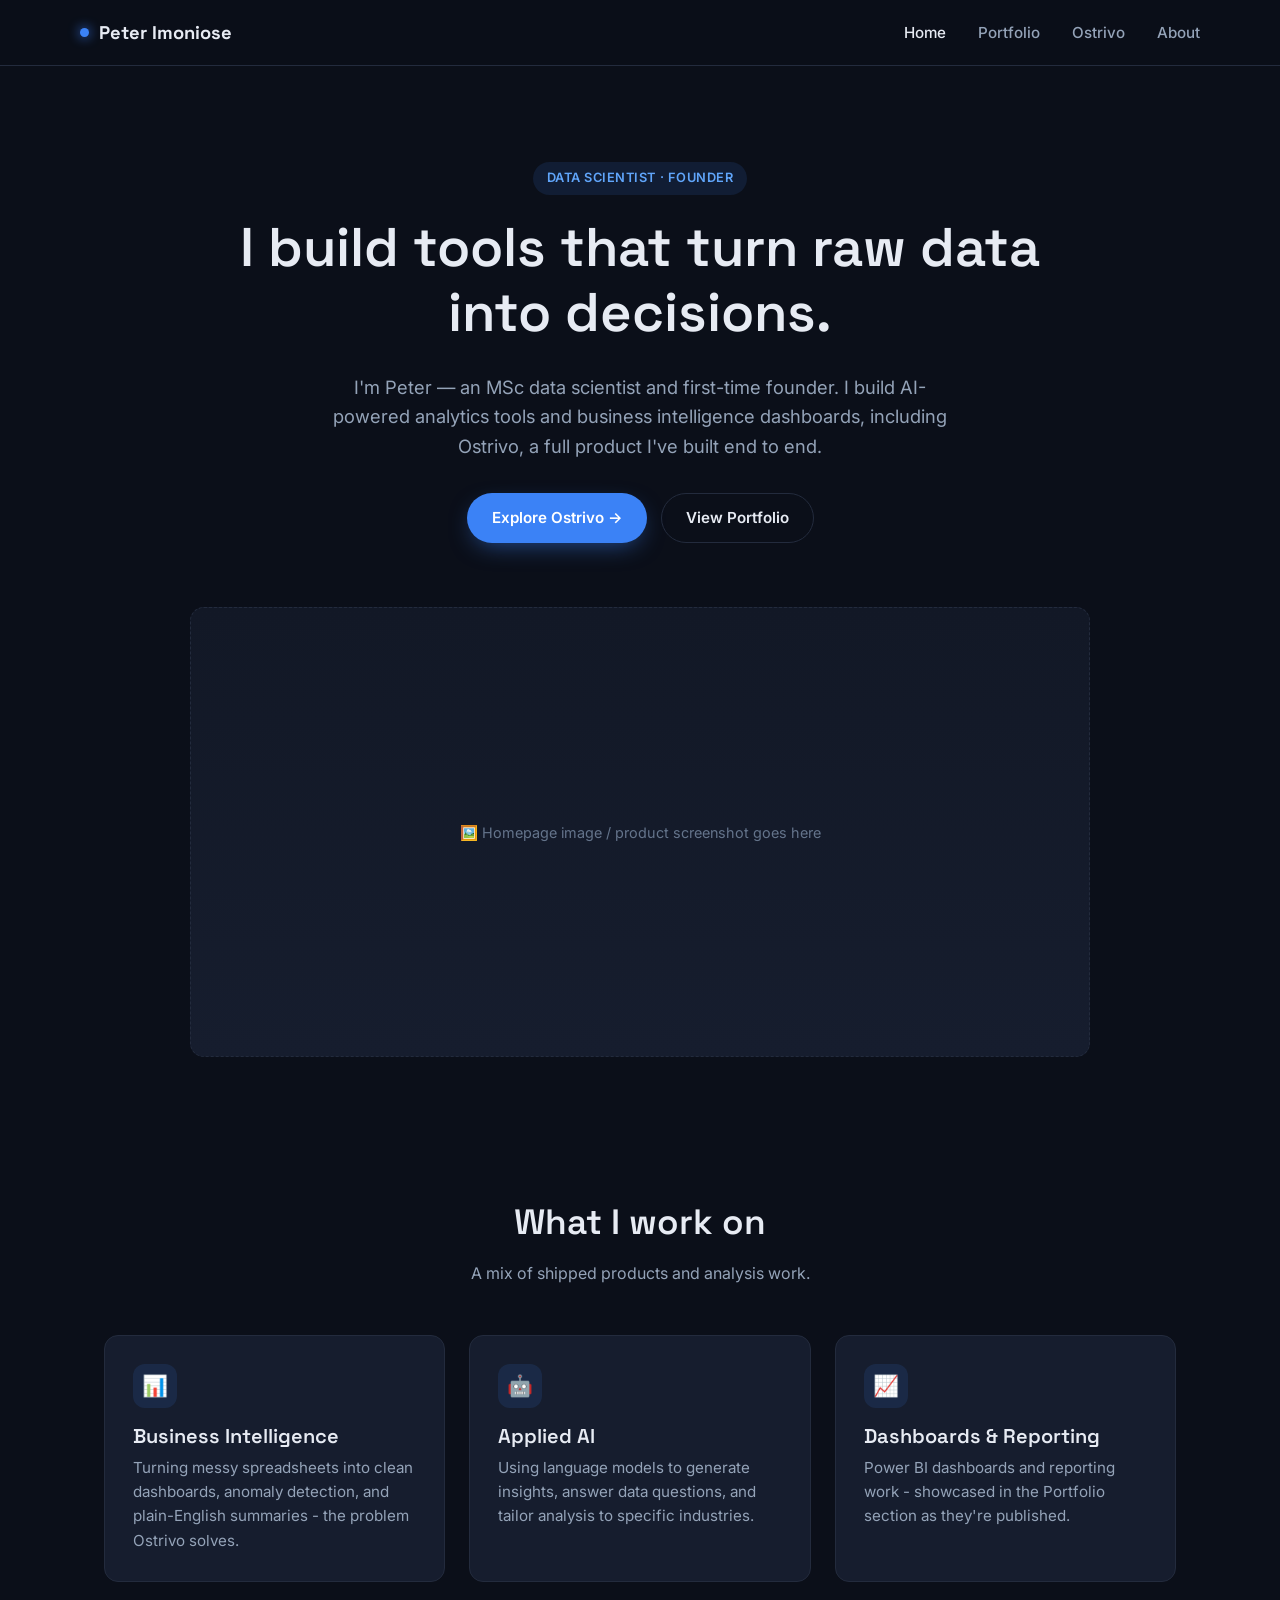
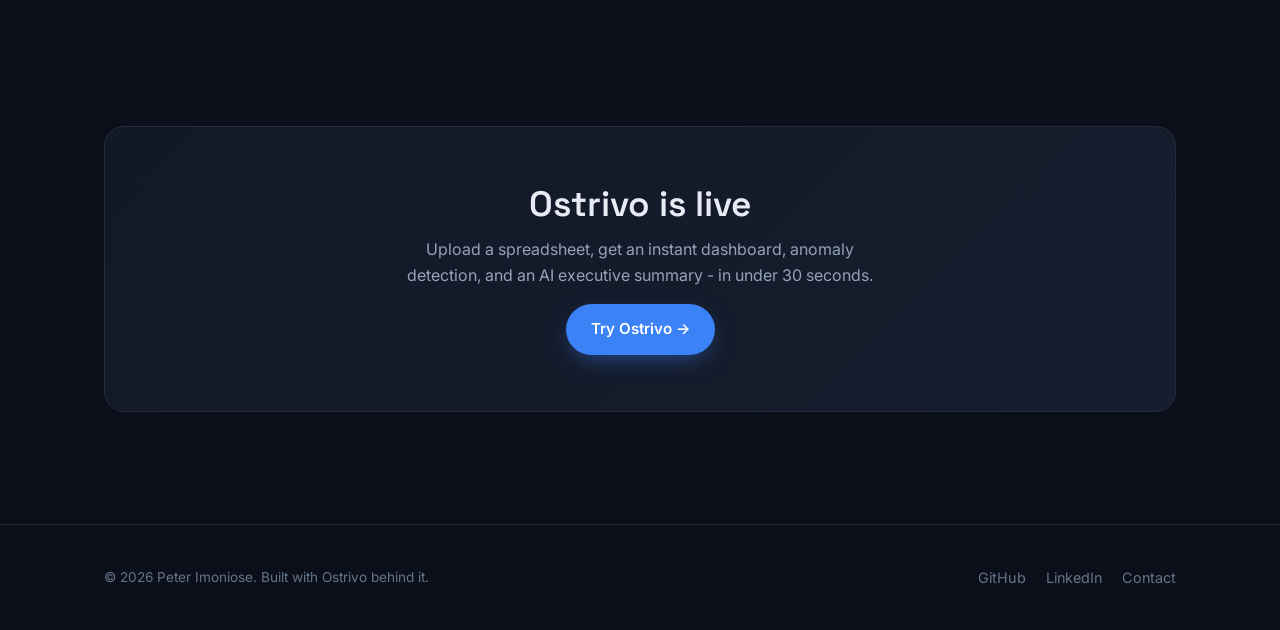
==== index.html @ ce646940 "Initial build: homepage, portfolio, Ostrivo page, about/contact Static HTML/CSS/JS site - no build t" ====
<!DOCTYPE html>
<html lang="en">
<head>
<meta charset="UTF-8">
<meta name="viewport" content="width=device-width, initial-scale=1.0">
<title>Peter Imoniose — Data Scientist & Builder of Ostrivo</title>
<meta name="description" content="Personal site and portfolio of Peter Imoniose - data scientist and creator of Ostrivo, an AI-powered business intelligence tool.">
<link rel="preconnect" href="https://fonts.googleapis.com">
<link href="https://fonts.googleapis.com/css2?family=Inter:wght@400;500;600;700&family=Space+Grotesk:wght@500;600;700&display=swap" rel="stylesheet">
<link rel="stylesheet" href="css/style.css">
</head>
<body>

<header class="site-header">
    <div class="container nav">
        <a href="index.html" class="nav-brand"><span class="dot"></span>Peter Imoniose</a>
        <button class="nav-toggle" aria-label="Toggle menu">☰</button>
        <ul class="nav-links">
            <li><a href="index.html">Home</a></li>
            <li><a href="portfolio.html">Portfolio</a></li>
            <li><a href="ostrivo.html">Ostrivo</a></li>
            <li><a href="about.html">About</a></li>
        </ul>
    </div>
</header>

<main>
    <section class="hero">
        <div class="container">
            <span class="eyebrow">Data Scientist · Founder</span>
            <h1>I build tools that turn raw data<br>into decisions.</h1>
            <p class="lead">
                I'm Peter — an MSc data scientist and first-time founder. I build AI-powered
                analytics tools and business intelligence dashboards, including Ostrivo,
                a full product I've built end to end.
            </p>
            <div class="hero-actions">
                <a href="ostrivo.html" class="btn btn-primary">Explore Ostrivo →</a>
                <a href="portfolio.html" class="btn btn-secondary">View Portfolio</a>
            </div>
            <div class="hero-image-slot">
                <span>🖼️ Homepage image / product screenshot goes here</span>
            </div>
        </div>
    </section>

    <section>
        <div class="container">
            <div class="section-head">
                <h2>What I work on</h2>
                <p>A mix of shipped products and analysis work.</p>
            </div>
            <div class="grid">
                <div class="card">
                    <div class="card-icon">📊</div>
                    <h3>Business Intelligence</h3>
                    <p>Turning messy spreadsheets into clean dashboards, anomaly detection, and plain-English summaries - the problem Ostrivo solves.</p>
                </div>
                <div class="card">
                    <div class="card-icon">🤖</div>
                    <h3>Applied AI</h3>
                    <p>Using language models to generate insights, answer data questions, and tailor analysis to specific industries.</p>
                </div>
                <div class="card">
                    <div class="card-icon">📈</div>
                    <h3>Dashboards & Reporting</h3>
                    <p>Power BI dashboards and reporting work - showcased in the Portfolio section as they're published.</p>
                </div>
            </div>
        </div>
    </section>

    <section>
        <div class="container">
            <div class="cta-banner">
                <h2>Ostrivo is live</h2>
                <p>Upload a spreadsheet, get an instant dashboard, anomaly detection, and an AI executive summary - in under 30 seconds.</p>
                <a href="ostrivo.html" class="btn btn-primary">Try Ostrivo →</a>
            </div>
        </div>
    </section>
</main>

<footer class="site-footer">
    <div class="container footer-row">
        <span class="footer-note">© 2026 Peter Imoniose. Built with Ostrivo behind it.</span>
        <ul class="footer-links">
            <li><a href="https://github.com/PeterImoniose" target="_blank" rel="noopener">GitHub</a></li>
            <li><a href="https://www.linkedin.com/in/avwerosuo-imoniose-bbb3b915a" target="_blank" rel="noopener">LinkedIn</a></li>
            <li><a href="about.html">Contact</a></li>
        </ul>
    </div>
</footer>

<script src="js/main.js"></script>
</body>
</html>
---- css/style.css ----
/* ── Design tokens ──────────────────────────────────────────────────────── */
:root {
    --bg: #0b0f19;
    --bg-elevated: #121826;
    --bg-card: #161d2e;
    --border: #232b3d;
    --text: #e7ebf3;
    --text-muted: #94a3b8;
    --text-faint: #64748b;
    --accent: #3b82f6;
    --accent-bright: #60a5fa;
    --accent-soft: rgba(59, 130, 246, 0.12);
    --success: #22c55e;
    --font-heading: 'Space Grotesk', sans-serif;
    --font-body: 'Inter', sans-serif;
    --max-width: 1120px;
    --radius: 14px;
}

* { box-sizing: border-box; }

html { scroll-behavior: smooth; }

body {
    margin: 0;
    background: var(--bg);
    color: var(--text);
    font-family: var(--font-body);
    line-height: 1.6;
    -webkit-font-smoothing: antialiased;
}

h1, h2, h3, h4 {
    font-family: var(--font-heading);
    font-weight: 600;
    line-height: 1.2;
    margin: 0 0 0.5em;
}

h1 { font-size: clamp(2.2rem, 5vw, 3.4rem); }
h2 { font-size: clamp(1.6rem, 3vw, 2.2rem); }
h3 { font-size: 1.25rem; }

p { color: var(--text-muted); margin: 0 0 1em; }

a { color: var(--accent-bright); text-decoration: none; }
a:hover { text-decoration: underline; }

img { max-width: 100%; display: block; }

.container {
    max-width: var(--max-width);
    margin: 0 auto;
    padding: 0 24px;
}

/* ── Nav ─────────────────────────────────────────────────────────────────── */
.site-header {
    position: sticky;
    top: 0;
    z-index: 100;
    background: rgba(11, 15, 25, 0.85);
    backdrop-filter: blur(10px);
    border-bottom: 1px solid var(--border);
}

.nav {
    display: flex;
    align-items: center;
    justify-content: space-between;
    padding: 18px 0;
}

.nav-brand {
    display: flex;
    align-items: center;
    gap: 10px;
    font-family: var(--font-heading);
    font-weight: 700;
    font-size: 1.15rem;
    color: var(--text);
}

.nav-brand:hover { text-decoration: none; color: var(--text); }

.nav-brand .dot {
    width: 9px;
    height: 9px;
    border-radius: 50%;
    background: var(--accent);
    box-shadow: 0 0 12px var(--accent);
}

.nav-links {
    display: flex;
    gap: 32px;
    list-style: none;
    margin: 0;
    padding: 0;
}

.nav-links a {
    color: var(--text-muted);
    font-weight: 500;
    font-size: 0.95rem;
    transition: color 0.15s ease;
}

.nav-links a:hover,
.nav-links a.active {
    color: var(--text);
    text-decoration: none;
}

.nav-toggle {
    display: none;
    background: none;
    border: none;
    color: var(--text);
    font-size: 1.6rem;
    cursor: pointer;
}

@media (max-width: 720px) {
    .nav-toggle { display: block; }
    .nav-links {
        position: absolute;
        top: 100%;
        left: 0;
        right: 0;
        flex-direction: column;
        gap: 0;
        background: var(--bg-elevated);
        border-bottom: 1px solid var(--border);
        max-height: 0;
        overflow: hidden;
        transition: max-height 0.25s ease;
    }
    .nav-links.open { max-height: 320px; }
    .nav-links li { border-top: 1px solid var(--border); }
    .nav-links a { display: block; padding: 16px 24px; }
}

/* ── Buttons ─────────────────────────────────────────────────────────────── */
.btn {
    display: inline-flex;
    align-items: center;
    gap: 8px;
    padding: 12px 24px;
    border-radius: 999px;
    font-weight: 600;
    font-size: 0.95rem;
    cursor: pointer;
    border: 1px solid transparent;
    transition: transform 0.15s ease, box-shadow 0.15s ease;
}

.btn:hover { text-decoration: none; transform: translateY(-1px); }

.btn-primary {
    background: var(--accent);
    color: #fff;
    box-shadow: 0 8px 24px -8px rgba(59, 130, 246, 0.6);
}

.btn-primary:hover { background: var(--accent-bright); }

.btn-secondary {
    background: transparent;
    border-color: var(--border);
    color: var(--text);
}

.btn-secondary:hover { border-color: var(--accent); color: var(--accent-bright); }

/* ── Hero ────────────────────────────────────────────────────────────────── */
.hero {
    padding: 96px 0 72px;
    text-align: center;
}

.eyebrow {
    display: inline-block;
    padding: 6px 14px;
    border-radius: 999px;
    background: var(--accent-soft);
    color: var(--accent-bright);
    font-size: 0.8rem;
    font-weight: 600;
    letter-spacing: 0.04em;
    text-transform: uppercase;
    margin-bottom: 20px;
}

.hero p.lead {
    max-width: 620px;
    margin: 0 auto 32px;
    font-size: 1.15rem;
}

.hero-actions {
    display: flex;
    gap: 14px;
    justify-content: center;
    flex-wrap: wrap;
}

.hero-image-slot {
    margin-top: 64px;
    aspect-ratio: 16 / 8;
    max-width: 900px;
    margin-left: auto;
    margin-right: auto;
    border-radius: var(--radius);
    border: 1px dashed var(--border);
    background: linear-gradient(180deg, var(--bg-elevated), var(--bg-card));
    display: flex;
    align-items: center;
    justify-content: center;
    color: var(--text-faint);
    font-size: 0.9rem;
    gap: 8px;
}

/* ── Sections ────────────────────────────────────────────────────────────── */
section { padding: 72px 0; }

.section-head {
    text-align: center;
    max-width: 640px;
    margin: 0 auto 48px;
}

.section-head p { margin-bottom: 0; }

/* ── Cards grid ──────────────────────────────────────────────────────────── */
.grid {
    display: grid;
    grid-template-columns: repeat(auto-fit, minmax(280px, 1fr));
    gap: 24px;
}

.card {
    background: var(--bg-card);
    border: 1px solid var(--border);
    border-radius: var(--radius);
    padding: 28px;
    transition: border-color 0.15s ease, transform 0.15s ease;
}

.card:hover {
    border-color: var(--accent);
    transform: translateY(-3px);
}

.card-icon {
    width: 44px;
    height: 44px;
    border-radius: 12px;
    background: var(--accent-soft);
    display: flex;
    align-items: center;
    justify-content: center;
    font-size: 1.3rem;
    margin-bottom: 16px;
}

.card h3 { margin-bottom: 8px; }
.card p { margin-bottom: 0; font-size: 0.95rem; }

/* ── Portfolio image slot ────────────────────────────────────────────────── */
.image-slot {
    aspect-ratio: 16 / 10;
    border-radius: var(--radius) var(--radius) 0 0;
    border: 1px dashed var(--border);
    border-bottom: none;
    background: linear-gradient(160deg, var(--bg-elevated), var(--bg-card));
    display: flex;
    flex-direction: column;
    align-items: center;
    justify-content: center;
    color: var(--text-faint);
    font-size: 0.85rem;
    gap: 6px;
    margin: -28px -28px 20px;
}

.image-slot .icon { font-size: 1.8rem; opacity: 0.6; }

/* ── Tag / badge ─────────────────────────────────────────────────────────── */
.tag {
    display: inline-block;
    padding: 4px 10px;
    border-radius: 6px;
    background: var(--accent-soft);
    color: var(--accent-bright);
    font-size: 0.75rem;
    font-weight: 600;
    margin-bottom: 12px;
}

.tag.tag-muted {
    background: var(--bg-elevated);
    color: var(--text-faint);
}

/* ── Filter tabs (portfolio page) ───────────────────────────────────────── */
.filter-bar {
    display: flex;
    gap: 10px;
    justify-content: center;
    flex-wrap: wrap;
    margin-bottom: 40px;
}

.filter-btn {
    padding: 8px 18px;
    border-radius: 999px;
    border: 1px solid var(--border);
    background: transparent;
    color: var(--text-muted);
    font-size: 0.9rem;
    font-weight: 500;
    cursor: pointer;
    transition: all 0.15s ease;
}

.filter-btn:hover { border-color: var(--accent); color: var(--text); }

.filter-btn.active {
    background: var(--accent);
    border-color: var(--accent);
    color: #fff;
}

.empty-state {
    text-align: center;
    color: var(--text-faint);
    padding: 48px 0;
}

/* ── Stats row ───────────────────────────────────────────────────────────── */
.stats-row {
    display: grid;
    grid-template-columns: repeat(auto-fit, minmax(160px, 1fr));
    gap: 24px;
    text-align: center;
}

.stat-value {
    font-family: var(--font-heading);
    font-size: 2.2rem;
    font-weight: 700;
    color: var(--accent-bright);
}

.stat-label { color: var(--text-faint); font-size: 0.9rem; }

/* ── Two-column layout ───────────────────────────────────────────────────── */
.split {
    display: grid;
    grid-template-columns: 1.1fr 0.9fr;
    gap: 56px;
    align-items: center;
}

@media (max-width: 800px) {
    .split { grid-template-columns: 1fr; gap: 32px; }
}

/* ── Contact / about specifics ───────────────────────────────────────────── */
.avatar-slot {
    width: 220px;
    height: 220px;
    border-radius: 50%;
    border: 1px dashed var(--border);
    background: linear-gradient(160deg, var(--bg-elevated), var(--bg-card));
    display: flex;
    align-items: center;
    justify-content: center;
    color: var(--text-faint);
    font-size: 0.85rem;
    flex-direction: column;
    gap: 6px;
    margin: 0 auto;
}

.contact-list {
    list-style: none;
    padding: 0;
    margin: 0;
    display: flex;
    flex-direction: column;
    gap: 14px;
}

.contact-list li {
    display: flex;
    align-items: center;
    gap: 12px;
    padding: 14px 18px;
    background: var(--bg-card);
    border: 1px solid var(--border);
    border-radius: 12px;
}

.contact-list .contact-icon {
    width: 36px;
    height: 36px;
    border-radius: 10px;
    background: var(--accent-soft);
    display: flex;
    align-items: center;
    justify-content: center;
    flex-shrink: 0;
}

.contact-list a { color: var(--text); font-weight: 500; }

/* ── CTA banner ──────────────────────────────────────────────────────────── */
.cta-banner {
    background: linear-gradient(135deg, var(--bg-elevated), var(--bg-card));
    border: 1px solid var(--border);
    border-radius: 20px;
    padding: 56px 40px;
    text-align: center;
}

.cta-banner h2 { margin-bottom: 12px; }
.cta-banner p { max-width: 480px; margin-left: auto; margin-right: auto; }

/* ── Footer ──────────────────────────────────────────────────────────────── */
.site-footer {
    border-top: 1px solid var(--border);
    padding: 40px 0;
    margin-top: 40px;
}

.footer-row {
    display: flex;
    justify-content: space-between;
    align-items: center;
    flex-wrap: wrap;
    gap: 16px;
}

.footer-links {
    display: flex;
    gap: 20px;
    list-style: none;
    padding: 0;
    margin: 0;
}

.footer-links a { color: var(--text-faint); font-size: 0.9rem; }
.footer-links a:hover { color: var(--text); }

.footer-note { color: var(--text-faint); font-size: 0.85rem; }

/* ── Utility ─────────────────────────────────────────────────────────────── */
.text-center { text-align: center; }
.mt-0 { margin-top: 0; }
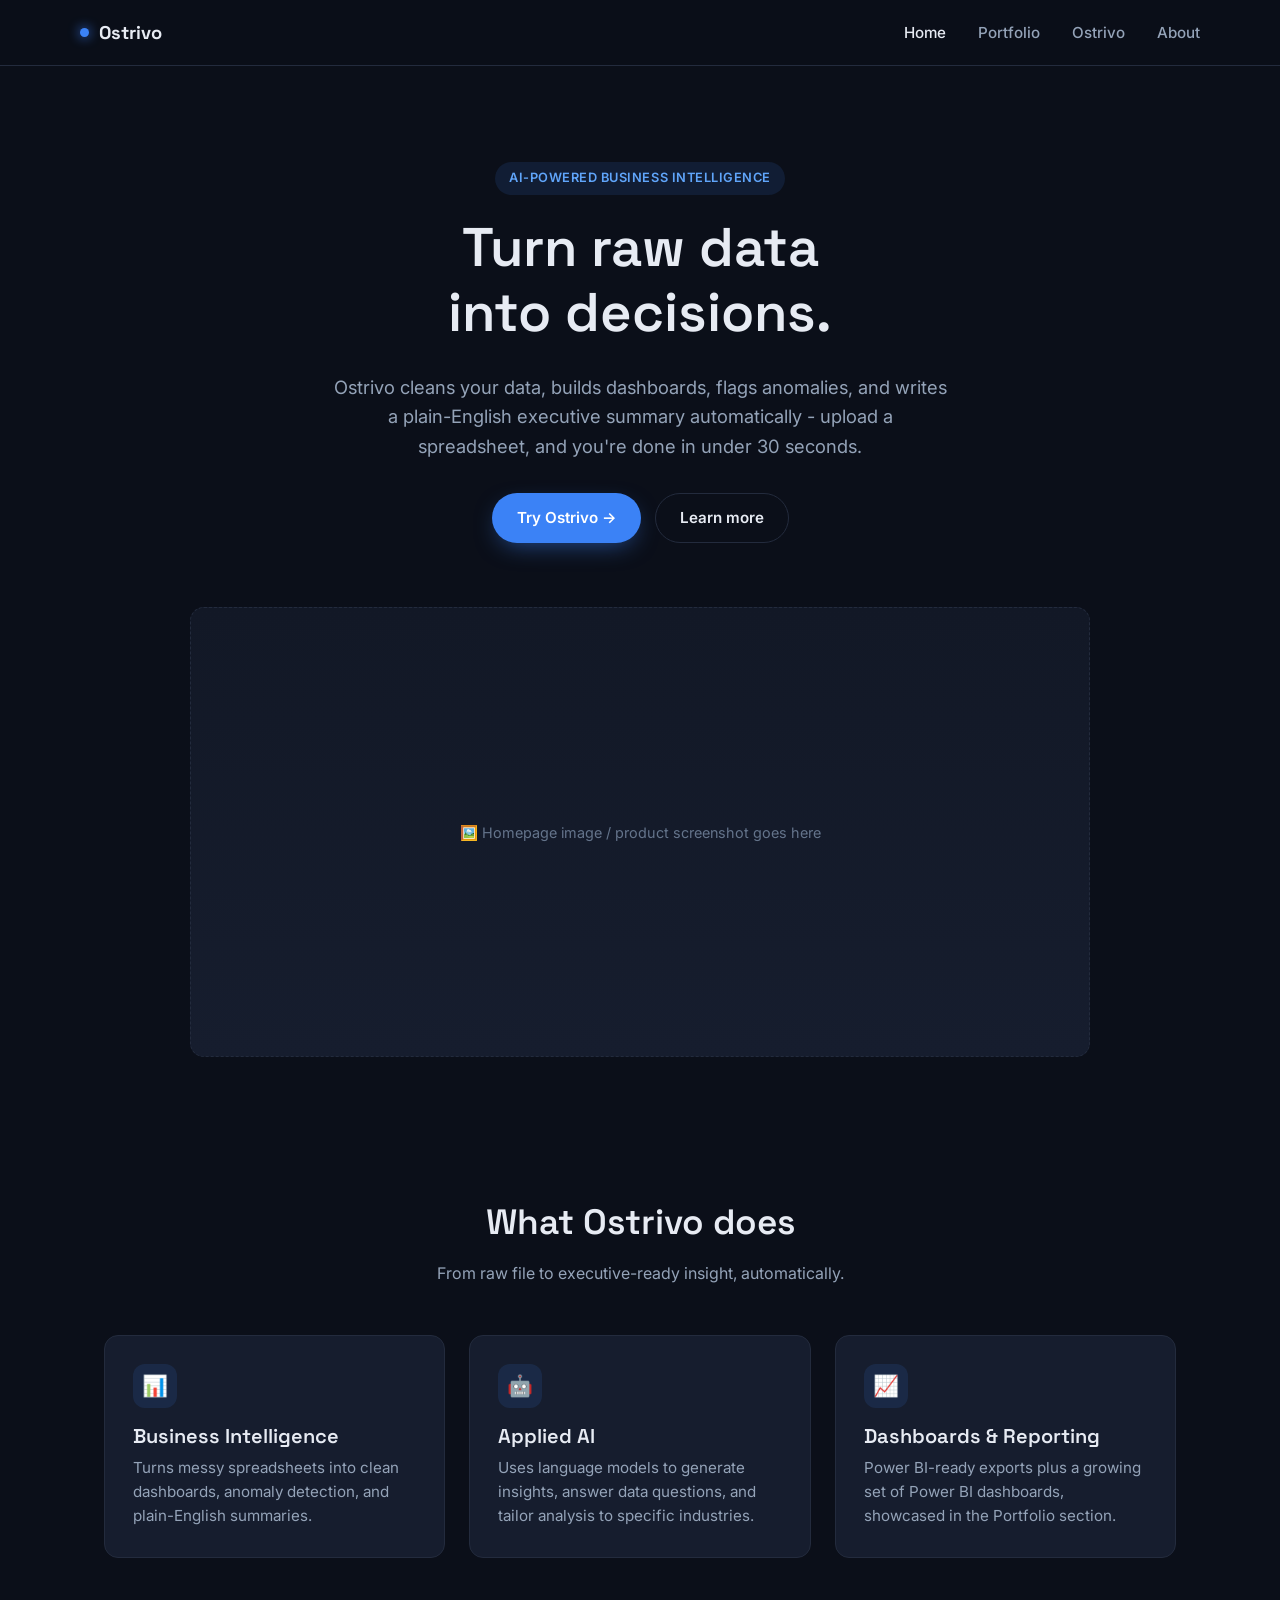
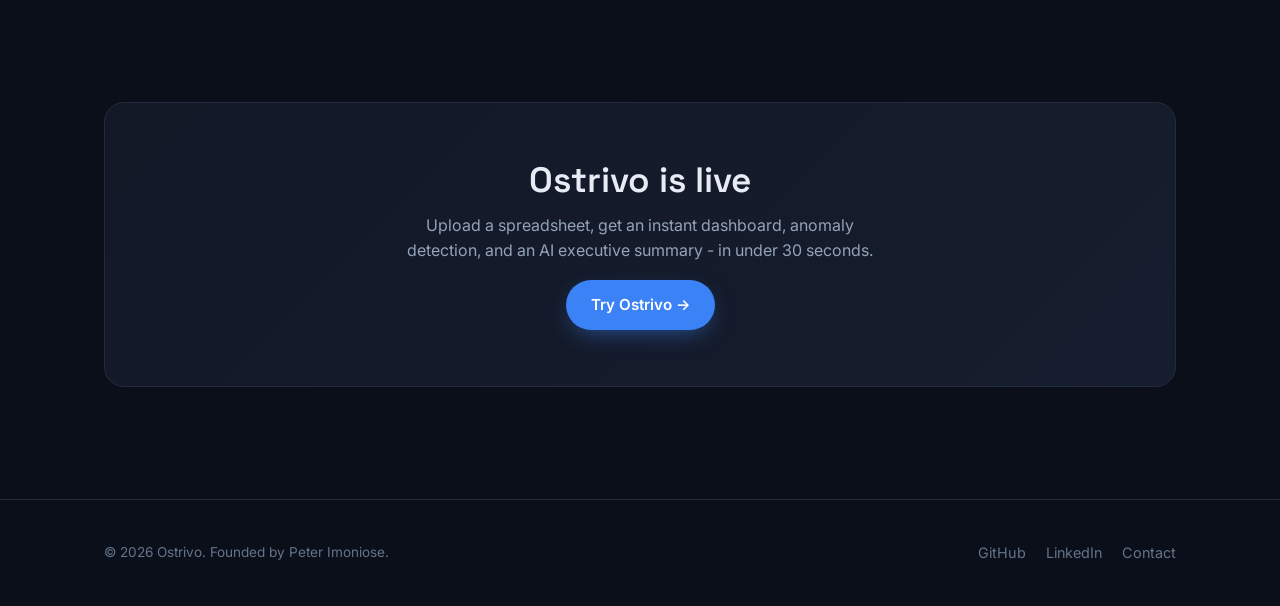
==== commit c770e1a4: "Rebrand: lead with Ostrivo, not Peter, across the site Nav brand, page titles, and the homepage hero" ====
--- a/index.html
+++ b/index.html
@@ -3,8 +3,8 @@
 <head>
 <meta charset="UTF-8">
 <meta name="viewport" content="width=device-width, initial-scale=1.0">
-<title>Peter Imoniose — Data Scientist & Builder of Ostrivo</title>
-<meta name="description" content="Personal site and portfolio of Peter Imoniose - data scientist and creator of Ostrivo, an AI-powered business intelligence tool.">
+<title>Ostrivo — AI-Powered Business Intelligence</title>
+<meta name="description" content="Ostrivo turns raw spreadsheets into instant dashboards, anomaly detection, and plain-English executive summaries - powered by AI.">
 <link rel="preconnect" href="https://fonts.googleapis.com">
 <link href="https://fonts.googleapis.com/css2?family=Inter:wght@400;500;600;700&family=Space+Grotesk:wght@500;600;700&display=swap" rel="stylesheet">
 <link rel="stylesheet" href="css/style.css">
@@ -13,7 +13,7 @@
 
 <header class="site-header">
     <div class="container nav">
-        <a href="index.html" class="nav-brand"><span class="dot"></span>Peter Imoniose</a>
+        <a href="index.html" class="nav-brand"><span class="dot"></span>Ostrivo</a>
         <button class="nav-toggle" aria-label="Toggle menu">☰</button>
         <ul class="nav-links">
             <li><a href="index.html">Home</a></li>
@@ -27,16 +27,16 @@
 <main>
     <section class="hero">
         <div class="container">
-            <span class="eyebrow">Data Scientist · Founder</span>
-            <h1>I build tools that turn raw data<br>into decisions.</h1>
+            <span class="eyebrow">AI-Powered Business Intelligence</span>
+            <h1>Turn raw data<br>into decisions.</h1>
             <p class="lead">
-                I'm Peter — an MSc data scientist and first-time founder. I build AI-powered
-                analytics tools and business intelligence dashboards, including Ostrivo,
-                a full product I've built end to end.
+                Ostrivo cleans your data, builds dashboards, flags anomalies, and writes a
+                plain-English executive summary automatically - upload a spreadsheet, and
+                you're done in under 30 seconds.
             </p>
             <div class="hero-actions">
-                <a href="ostrivo.html" class="btn btn-primary">Explore Ostrivo →</a>
-                <a href="portfolio.html" class="btn btn-secondary">View Portfolio</a>
+                <a href="https://ostrivo-jdcstzn86pqn3chnhbjzf6.streamlit.app/" class="btn btn-primary" target="_blank" rel="noopener">Try Ostrivo →</a>
+                <a href="ostrivo.html" class="btn btn-secondary">Learn more</a>
             </div>
             <div class="hero-image-slot">
                 <span>🖼️ Homepage image / product screenshot goes here</span>
@@ -47,24 +47,24 @@
     <section>
         <div class="container">
             <div class="section-head">
-                <h2>What I work on</h2>
-                <p>A mix of shipped products and analysis work.</p>
+                <h2>What Ostrivo does</h2>
+                <p>From raw file to executive-ready insight, automatically.</p>
             </div>
             <div class="grid">
                 <div class="card">
                     <div class="card-icon">📊</div>
                     <h3>Business Intelligence</h3>
-                    <p>Turning messy spreadsheets into clean dashboards, anomaly detection, and plain-English summaries - the problem Ostrivo solves.</p>
+                    <p>Turns messy spreadsheets into clean dashboards, anomaly detection, and plain-English summaries.</p>
                 </div>
                 <div class="card">
                     <div class="card-icon">🤖</div>
                     <h3>Applied AI</h3>
-                    <p>Using language models to generate insights, answer data questions, and tailor analysis to specific industries.</p>
+                    <p>Uses language models to generate insights, answer data questions, and tailor analysis to specific industries.</p>
                 </div>
                 <div class="card">
                     <div class="card-icon">📈</div>
                     <h3>Dashboards & Reporting</h3>
-                    <p>Power BI dashboards and reporting work - showcased in the Portfolio section as they're published.</p>
+                    <p>Power BI-ready exports plus a growing set of Power BI dashboards, showcased in the Portfolio section.</p>
                 </div>
             </div>
         </div>
@@ -75,7 +75,7 @@
             <div class="cta-banner">
                 <h2>Ostrivo is live</h2>
                 <p>Upload a spreadsheet, get an instant dashboard, anomaly detection, and an AI executive summary - in under 30 seconds.</p>
-                <a href="ostrivo.html" class="btn btn-primary">Try Ostrivo →</a>
+                <a href="https://ostrivo-jdcstzn86pqn3chnhbjzf6.streamlit.app/" class="btn btn-primary" target="_blank" rel="noopener">Try Ostrivo →</a>
             </div>
         </div>
     </section>
@@ -83,7 +83,7 @@
 
 <footer class="site-footer">
     <div class="container footer-row">
-        <span class="footer-note">© 2026 Peter Imoniose. Built with Ostrivo behind it.</span>
+        <span class="footer-note">© 2026 Ostrivo. Founded by Peter Imoniose.</span>
         <ul class="footer-links">
             <li><a href="https://github.com/PeterImoniose" target="_blank" rel="noopener">GitHub</a></li>
             <li><a href="https://www.linkedin.com/in/avwerosuo-imoniose-bbb3b915a" target="_blank" rel="noopener">LinkedIn</a></li>
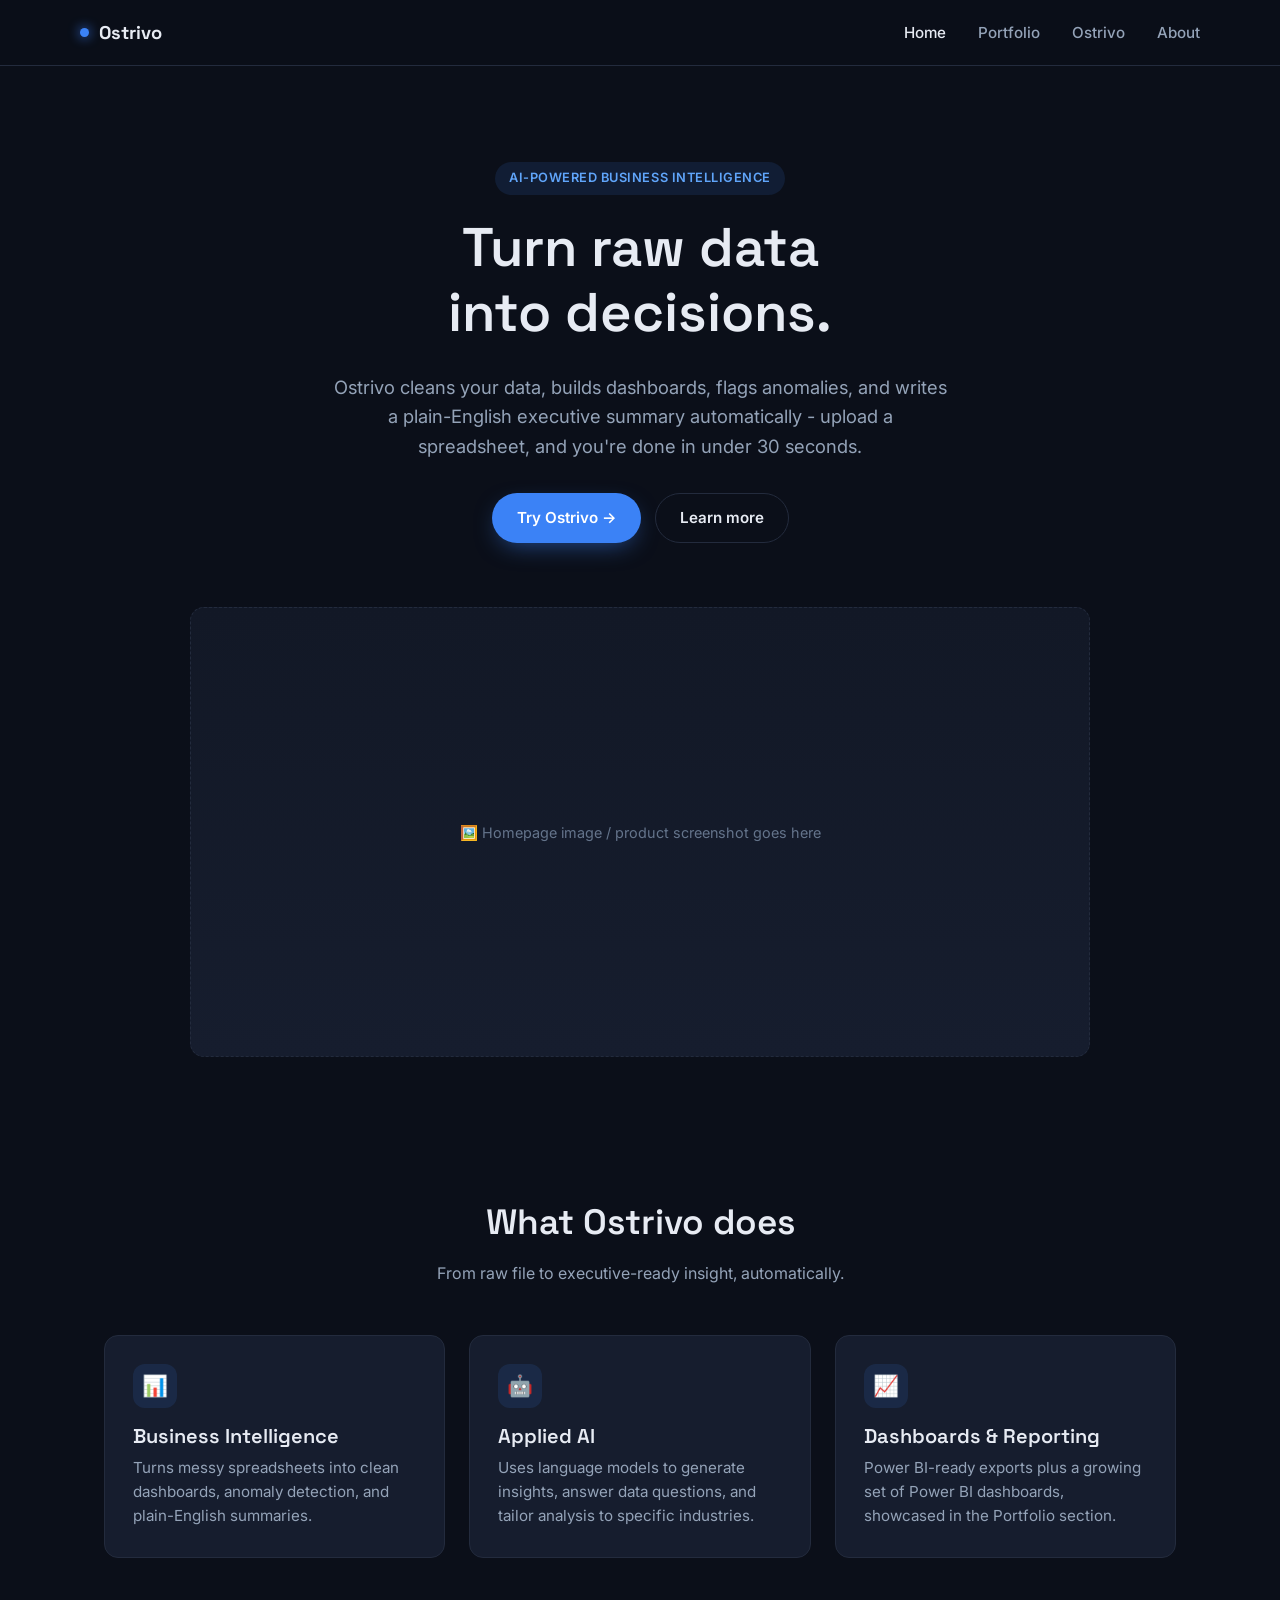
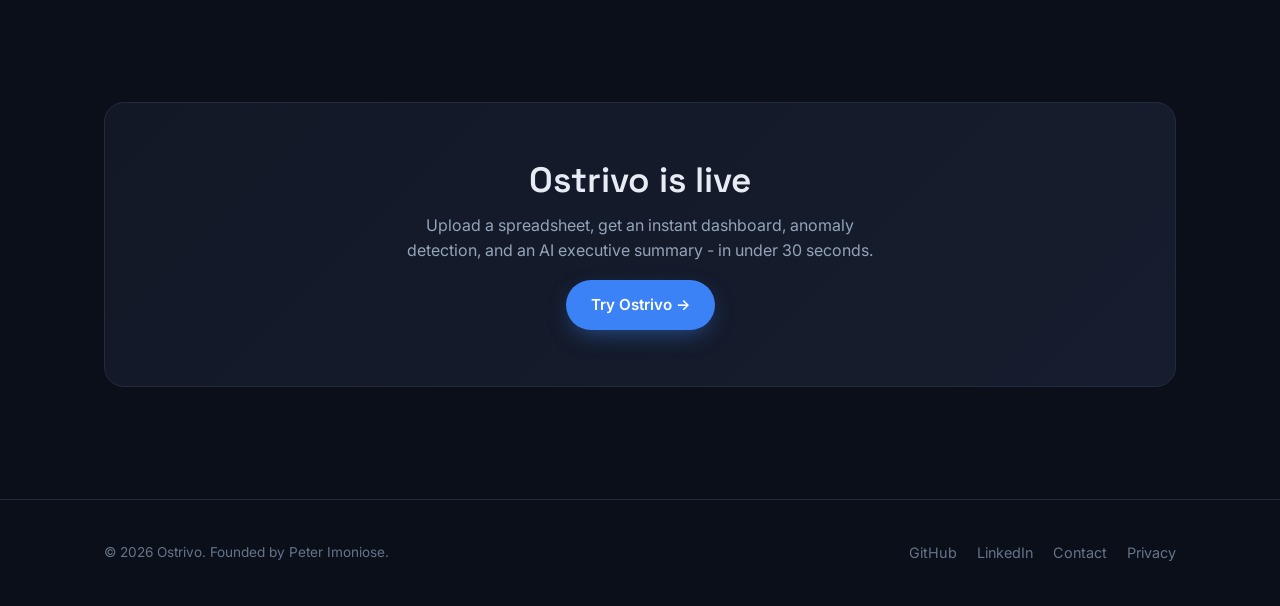
==== commit ba85e603: "Add privacy policy page, fix encoding corruption from earlier edit Adds privacy.html covering what d" ====
--- a/index.html
+++ b/index.html
@@ -3,7 +3,7 @@
 <head>
 <meta charset="UTF-8">
 <meta name="viewport" content="width=device-width, initial-scale=1.0">
-<title>Ostrivo — AI-Powered Business Intelligence</title>
+<title>Ostrivo - AI-Powered Business Intelligence</title>
 <meta name="description" content="Ostrivo turns raw spreadsheets into instant dashboards, anomaly detection, and plain-English executive summaries - powered by AI.">
 <link rel="preconnect" href="https://fonts.googleapis.com">
 <link href="https://fonts.googleapis.com/css2?family=Inter:wght@400;500;600;700&family=Space+Grotesk:wght@500;600;700&display=swap" rel="stylesheet">
@@ -88,6 +88,7 @@
             <li><a href="https://github.com/PeterImoniose" target="_blank" rel="noopener">GitHub</a></li>
             <li><a href="https://www.linkedin.com/in/avwerosuo-imoniose-bbb3b915a" target="_blank" rel="noopener">LinkedIn</a></li>
             <li><a href="about.html">Contact</a></li>
+            <li><a href="privacy.html">Privacy</a></li>
         </ul>
     </div>
 </footer>
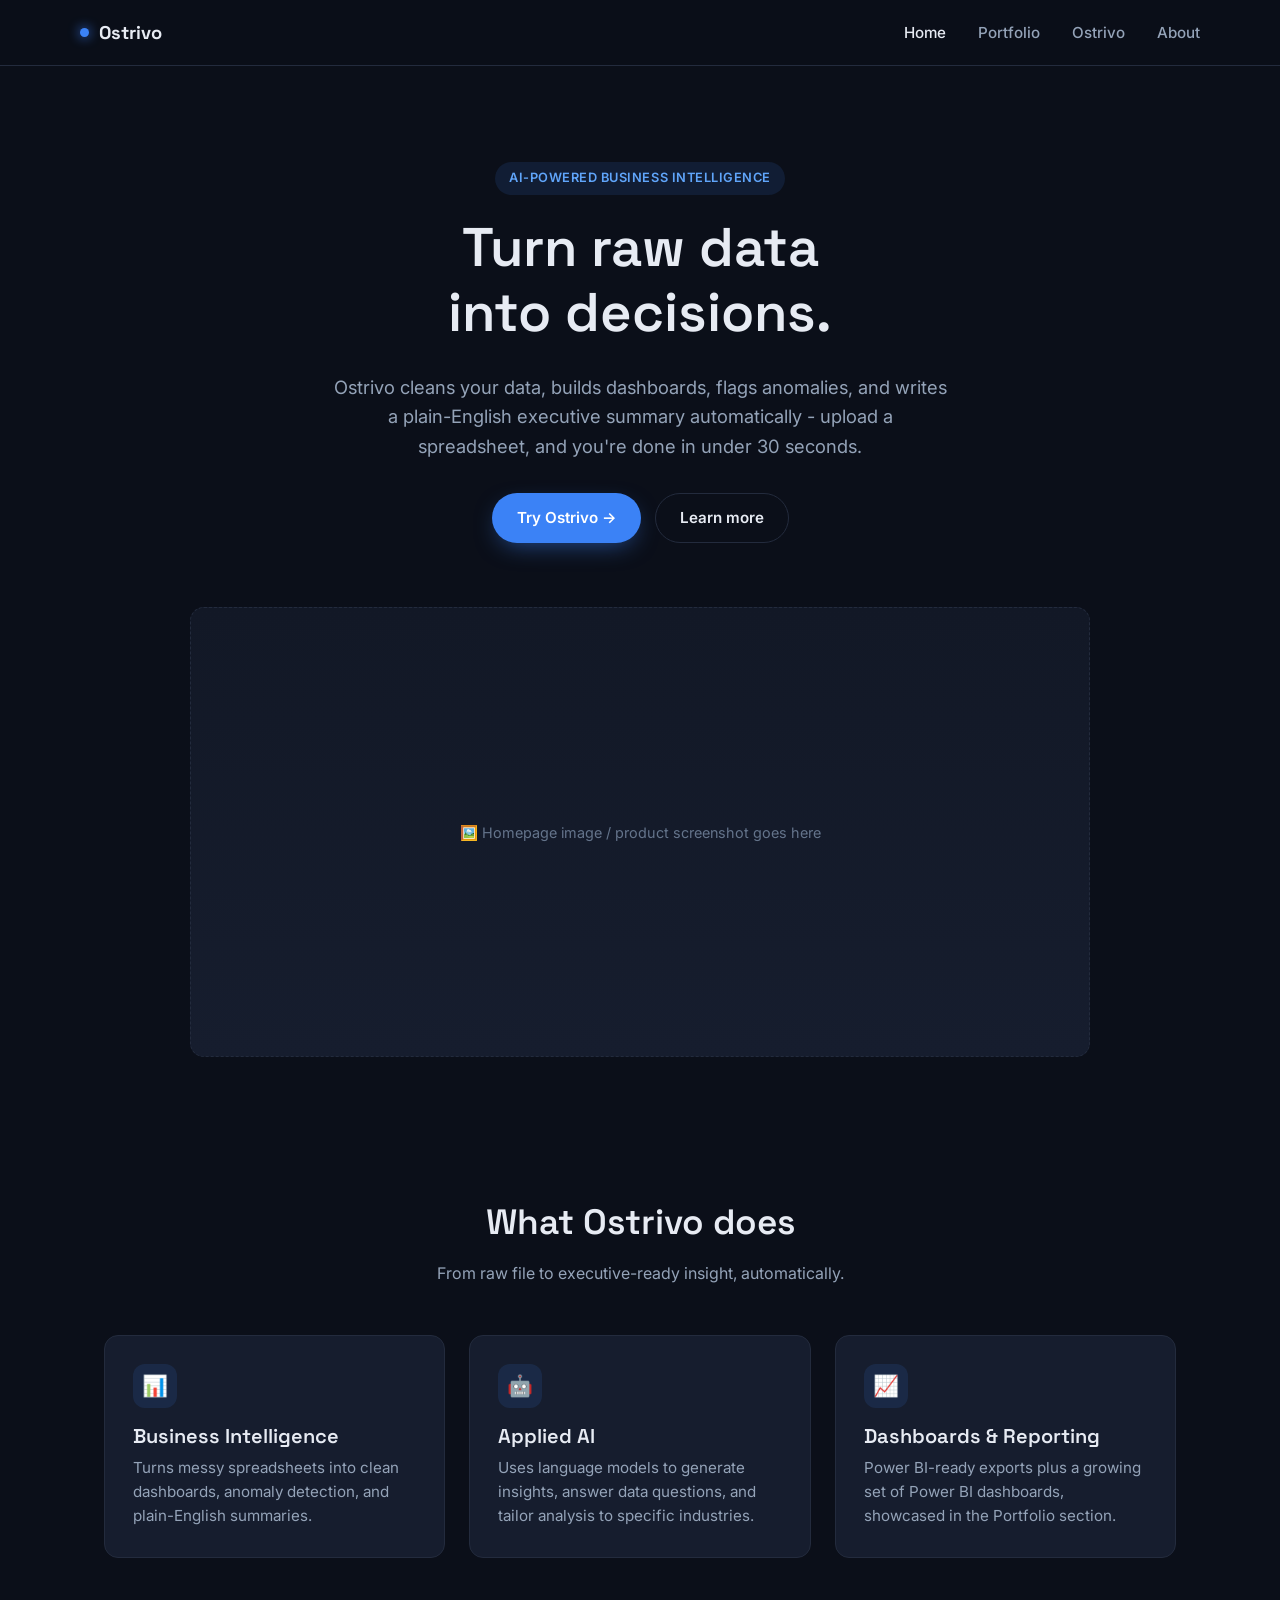
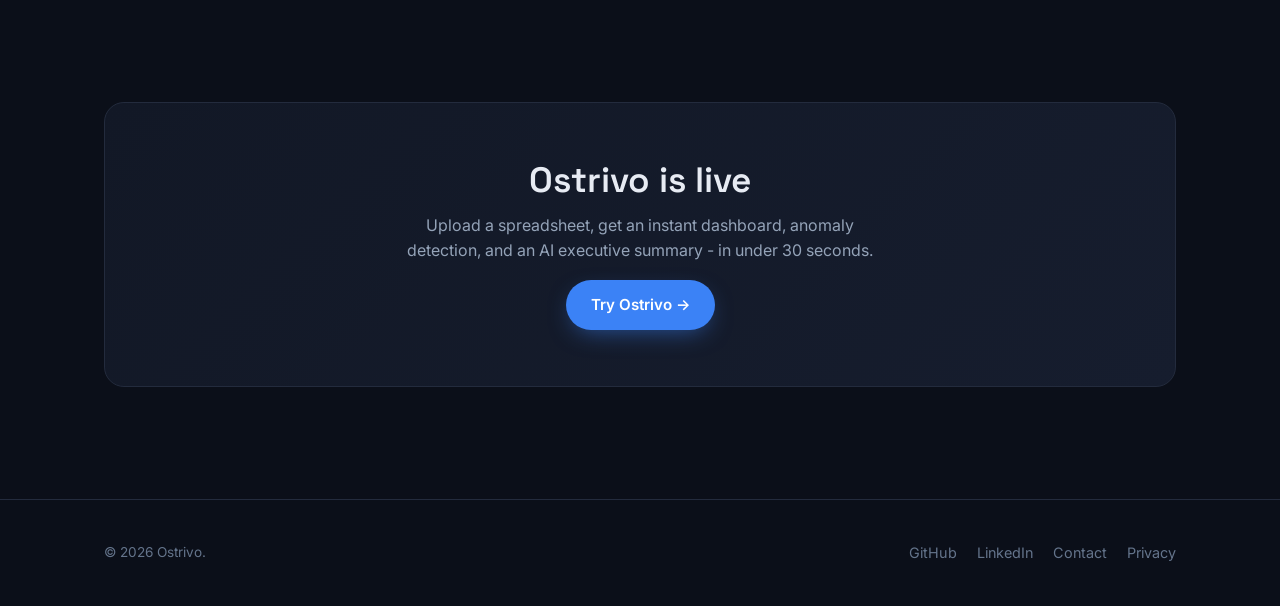
==== commit 95891d78: "Remove founder byline from footer, use full name in About section Footer no longer says "Founded by " ====
--- a/index.html
+++ b/index.html
@@ -83,7 +83,7 @@
 
 <footer class="site-footer">
     <div class="container footer-row">
-        <span class="footer-note">© 2026 Ostrivo. Founded by Peter Imoniose.</span>
+        <span class="footer-note">© 2026 Ostrivo.</span>
         <ul class="footer-links">
             <li><a href="https://github.com/PeterImoniose" target="_blank" rel="noopener">GitHub</a></li>
             <li><a href="https://www.linkedin.com/in/avwerosuo-imoniose-bbb3b915a" target="_blank" rel="noopener">LinkedIn</a></li>
--- a/css/style.css
+++ b/css/style.css
@@ -385,6 +385,25 @@
     margin: 0 auto;
 }
 
+.avatar-photo {
+    width: 160px;
+    height: 160px;
+    border-radius: 50%;
+    overflow: hidden;
+    border: 1px solid var(--border);
+    margin: 0 auto;
+}
+
+@media (max-width: 500px) {
+    .avatar-photo { width: 120px; height: 120px; }
+}
+
+.avatar-photo img {
+    width: 100%;
+    height: 100%;
+    object-fit: cover;
+}
+
 .contact-list {
     list-style: none;
     padding: 0;
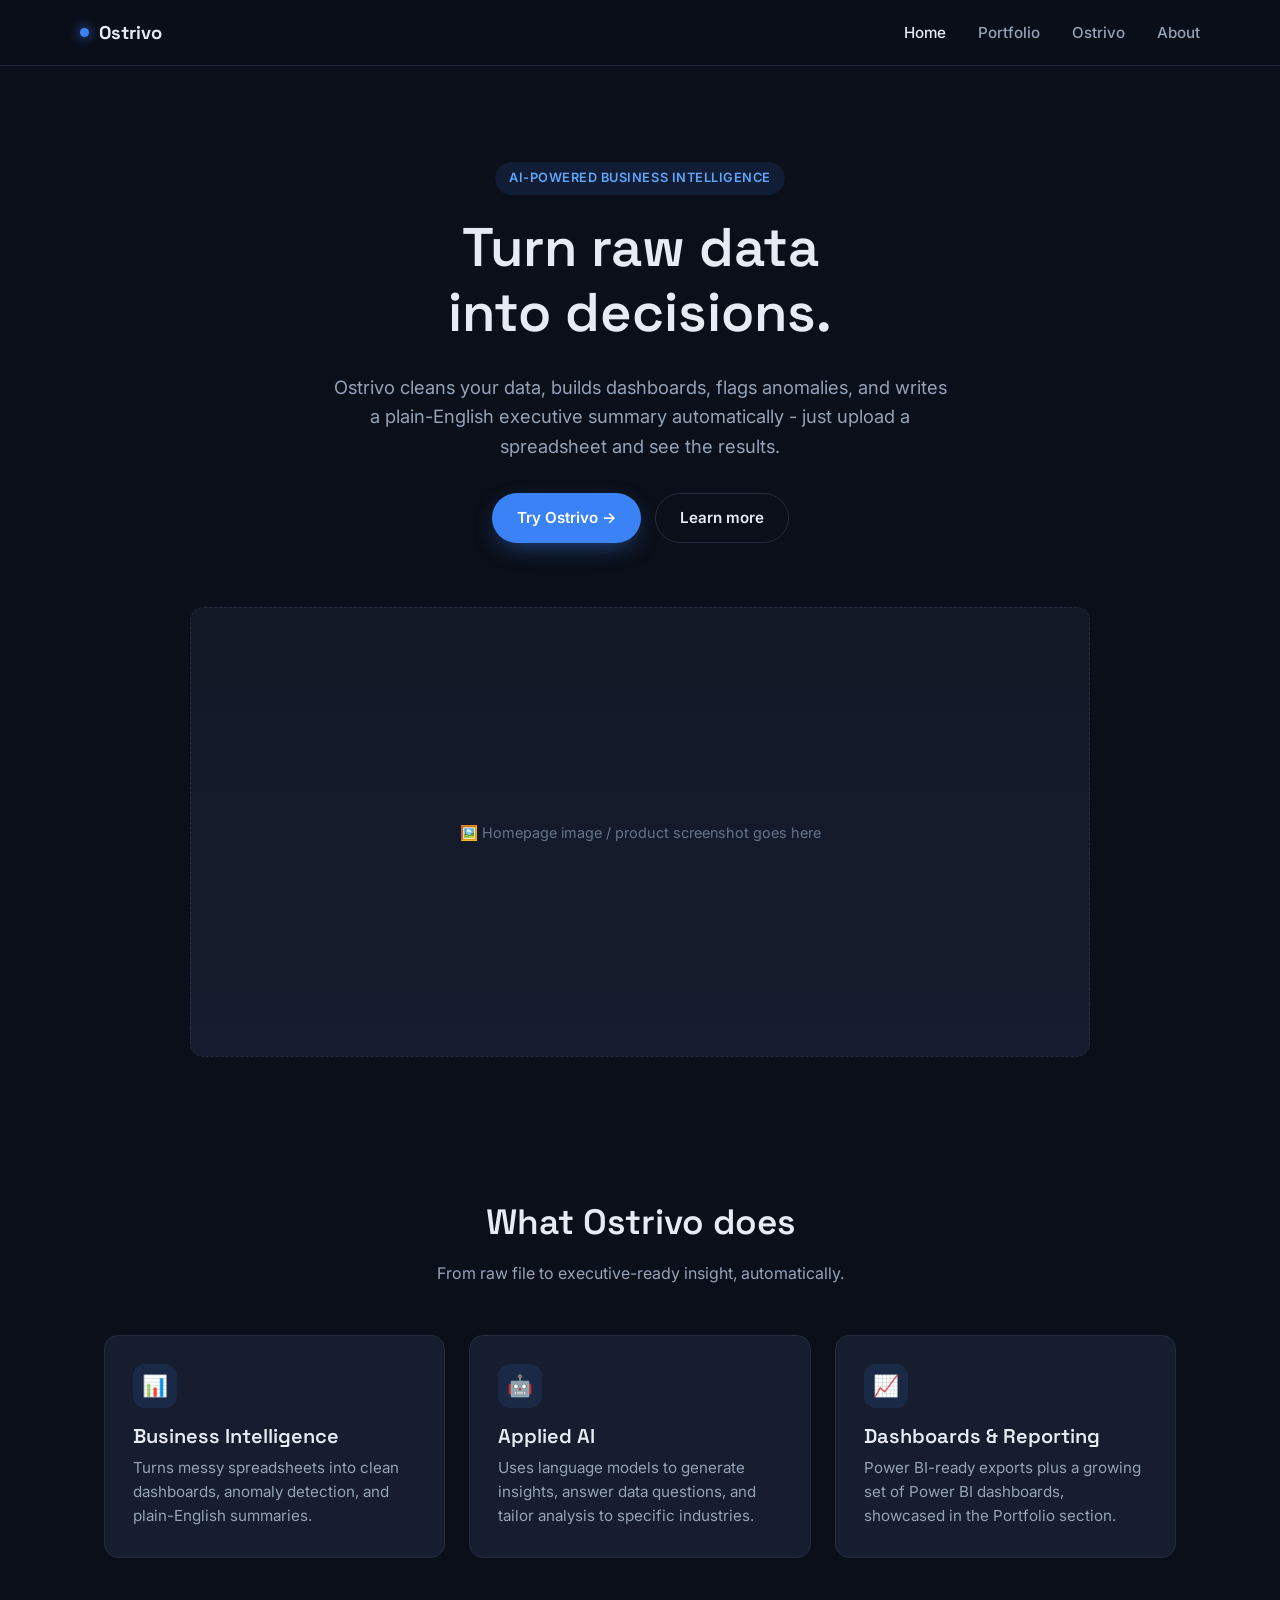
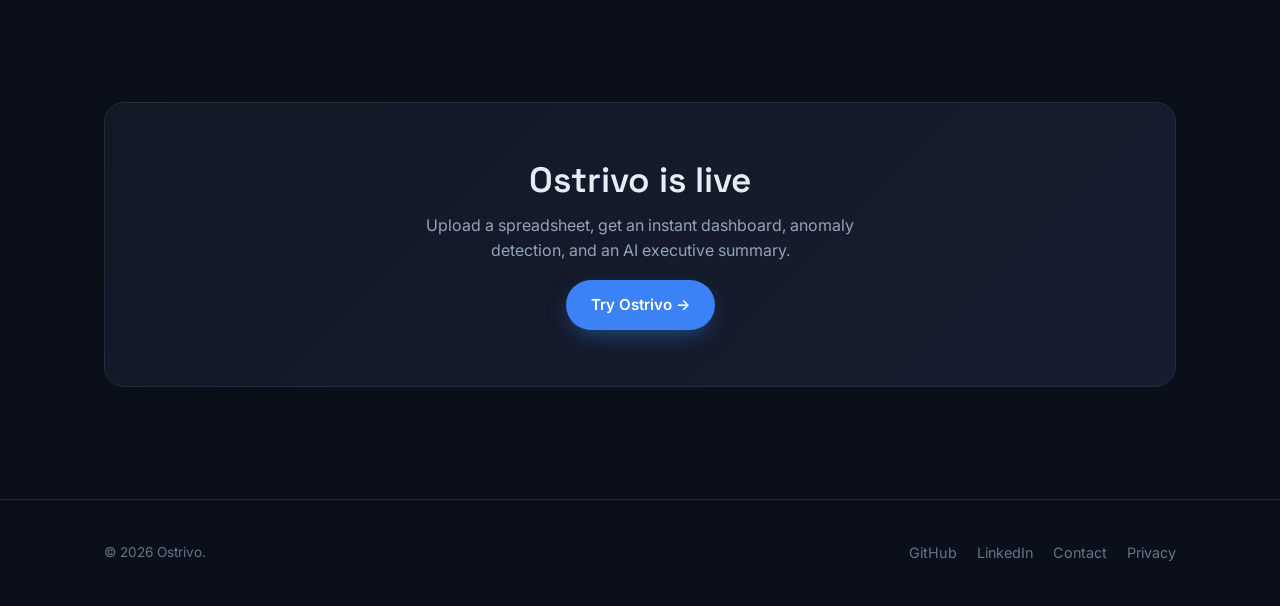
==== commit 8b9babb1: "Rewrite About page bio, add Mamidav to Portfolio, drop stale 30s claim About page now covers the ful" ====
--- a/index.html
+++ b/index.html
@@ -31,8 +31,8 @@
             <h1>Turn raw data<br>into decisions.</h1>
             <p class="lead">
                 Ostrivo cleans your data, builds dashboards, flags anomalies, and writes a
-                plain-English executive summary automatically - upload a spreadsheet, and
-                you're done in under 30 seconds.
+                plain-English executive summary automatically - just upload a spreadsheet
+                and see the results.
             </p>
             <div class="hero-actions">
                 <a href="https://ostrivo-jdcstzn86pqn3chnhbjzf6.streamlit.app/" class="btn btn-primary" target="_blank" rel="noopener">Try Ostrivo →</a>
@@ -74,7 +74,7 @@
         <div class="container">
             <div class="cta-banner">
                 <h2>Ostrivo is live</h2>
-                <p>Upload a spreadsheet, get an instant dashboard, anomaly detection, and an AI executive summary - in under 30 seconds.</p>
+                <p>Upload a spreadsheet, get an instant dashboard, anomaly detection, and an AI executive summary.</p>
                 <a href="https://ostrivo-jdcstzn86pqn3chnhbjzf6.streamlit.app/" class="btn btn-primary" target="_blank" rel="noopener">Try Ostrivo →</a>
             </div>
         </div>
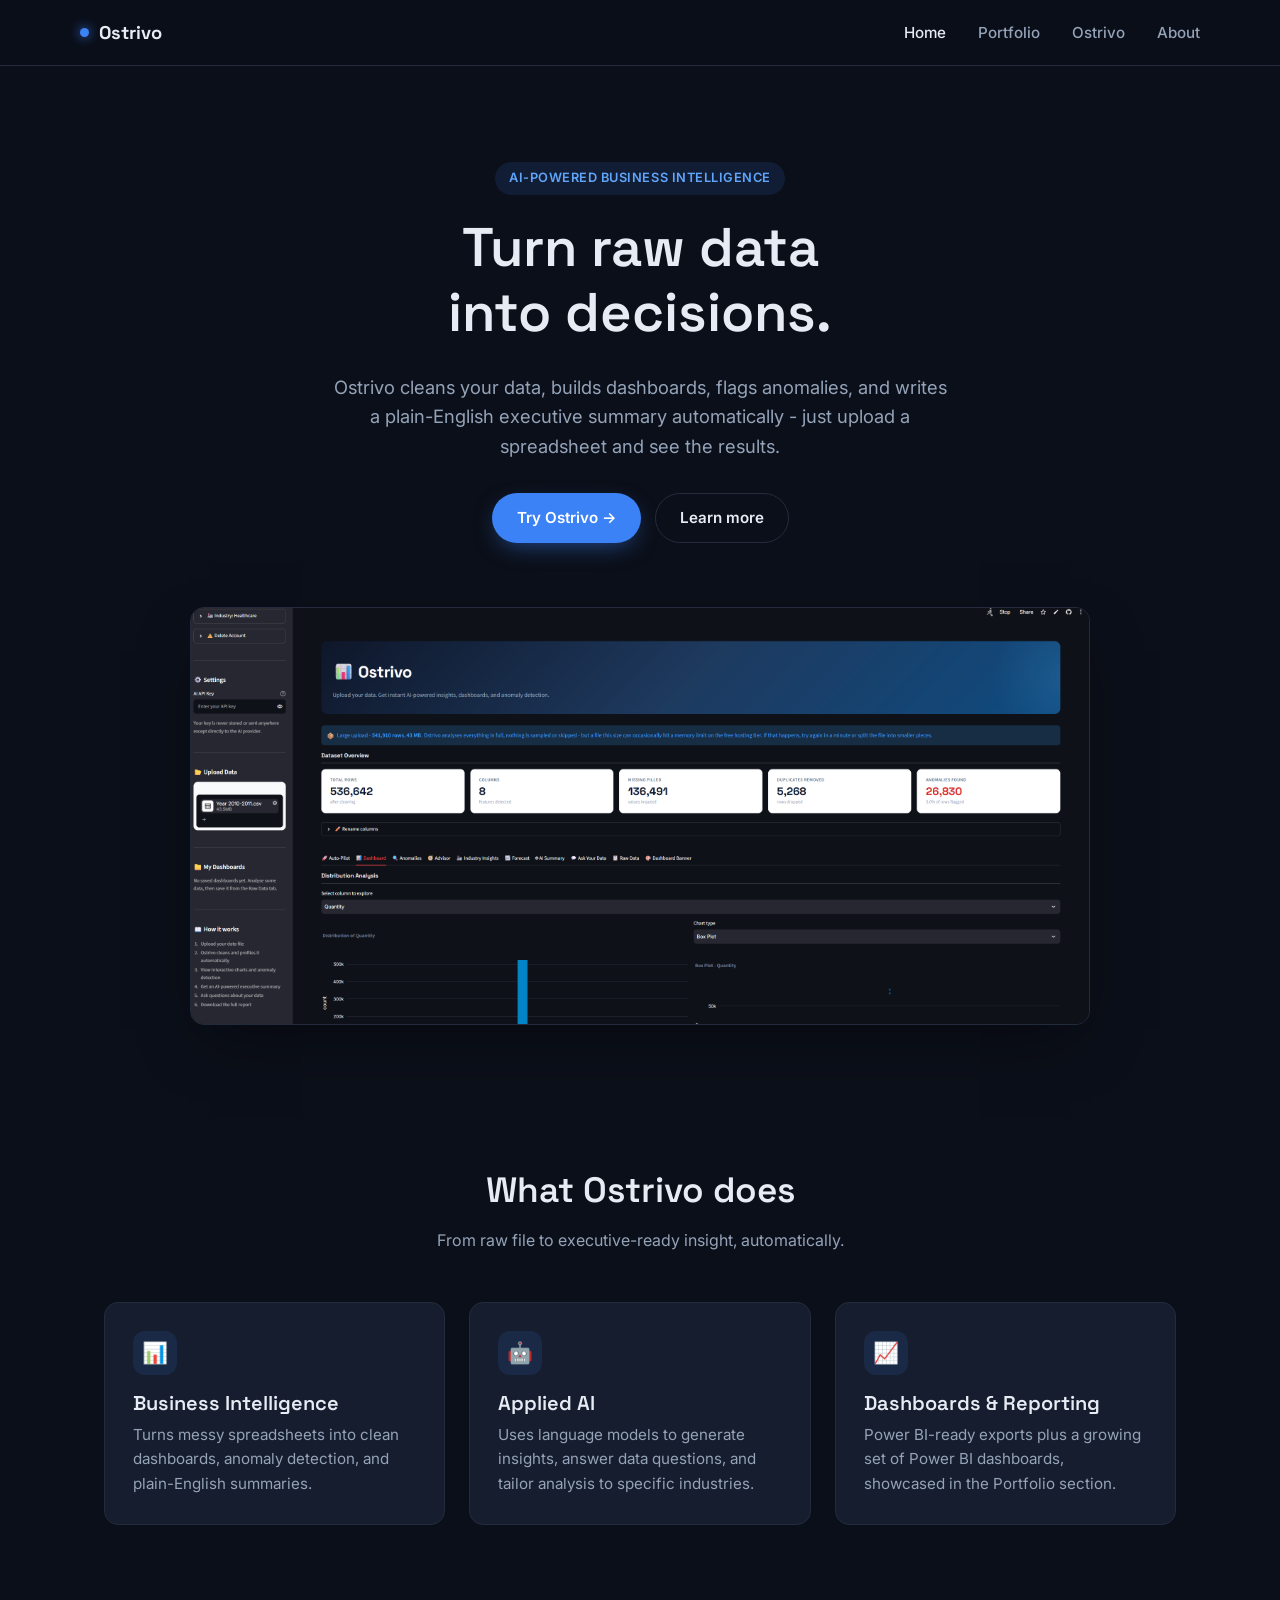
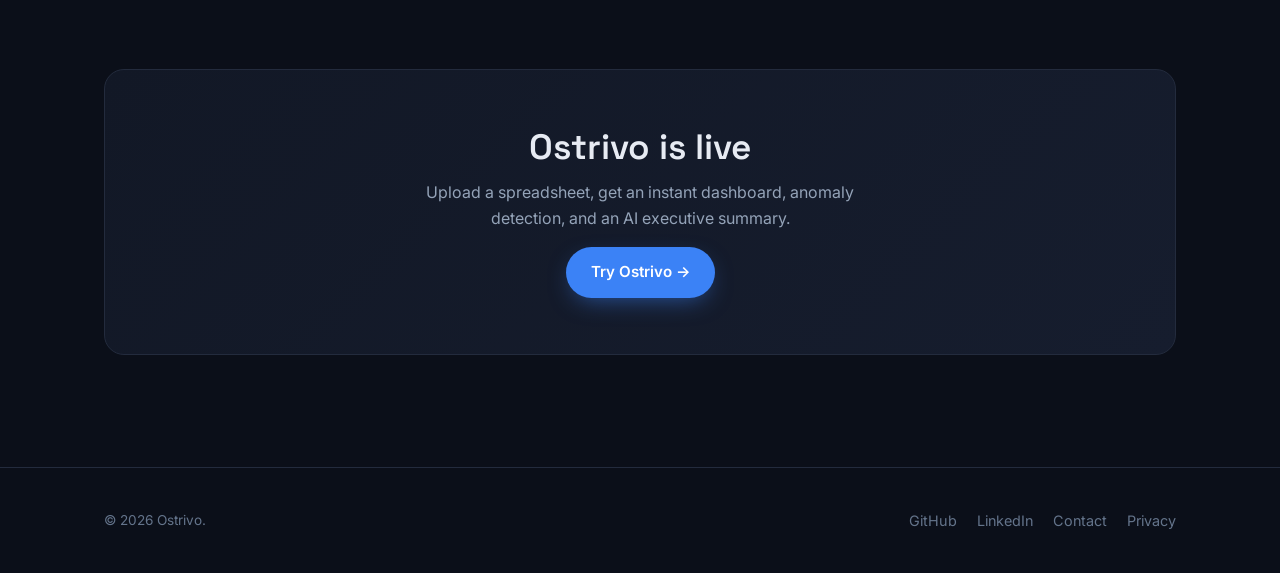
==== commit 81b7a49c: "Add product screenshot to homepage hero section Replaces the placeholder slot with an actual dashboa" ====
--- a/index.html
+++ b/index.html
@@ -38,9 +38,13 @@
                 <a href="https://ostrivo-jdcstzn86pqn3chnhbjzf6.streamlit.app/" class="btn btn-primary" target="_blank" rel="noopener">Try Ostrivo →</a>
                 <a href="ostrivo.html" class="btn btn-secondary">Learn more</a>
             </div>
-            <div class="hero-image-slot">
-                <span>🖼️ Homepage image / product screenshot goes here</span>
-            </div>
+            <img
+                src="assets/ostrivo-dashboard-screenshot.png"
+                alt="Ostrivo dashboard showing dataset overview, distribution analysis, and anomaly detection on a 541,910-row upload"
+                class="hero-screenshot"
+                width="2530"
+                height="1170"
+            >
         </div>
     </section>
 
--- a/css/style.css
+++ b/css/style.css
@@ -205,21 +205,15 @@
     flex-wrap: wrap;
 }
 
-.hero-image-slot {
-    margin-top: 64px;
-    aspect-ratio: 16 / 8;
+.hero-screenshot {
+    display: block;
+    margin: 64px auto 0;
     max-width: 900px;
-    margin-left: auto;
-    margin-right: auto;
+    width: 100%;
+    height: auto;
     border-radius: var(--radius);
-    border: 1px dashed var(--border);
-    background: linear-gradient(180deg, var(--bg-elevated), var(--bg-card));
-    display: flex;
-    align-items: center;
-    justify-content: center;
-    color: var(--text-faint);
-    font-size: 0.9rem;
-    gap: 8px;
+    border: 1px solid var(--border);
+    box-shadow: 0 24px 60px -20px rgba(0, 0, 0, 0.5);
 }
 
 /* ── Sections ────────────────────────────────────────────────────────────── */
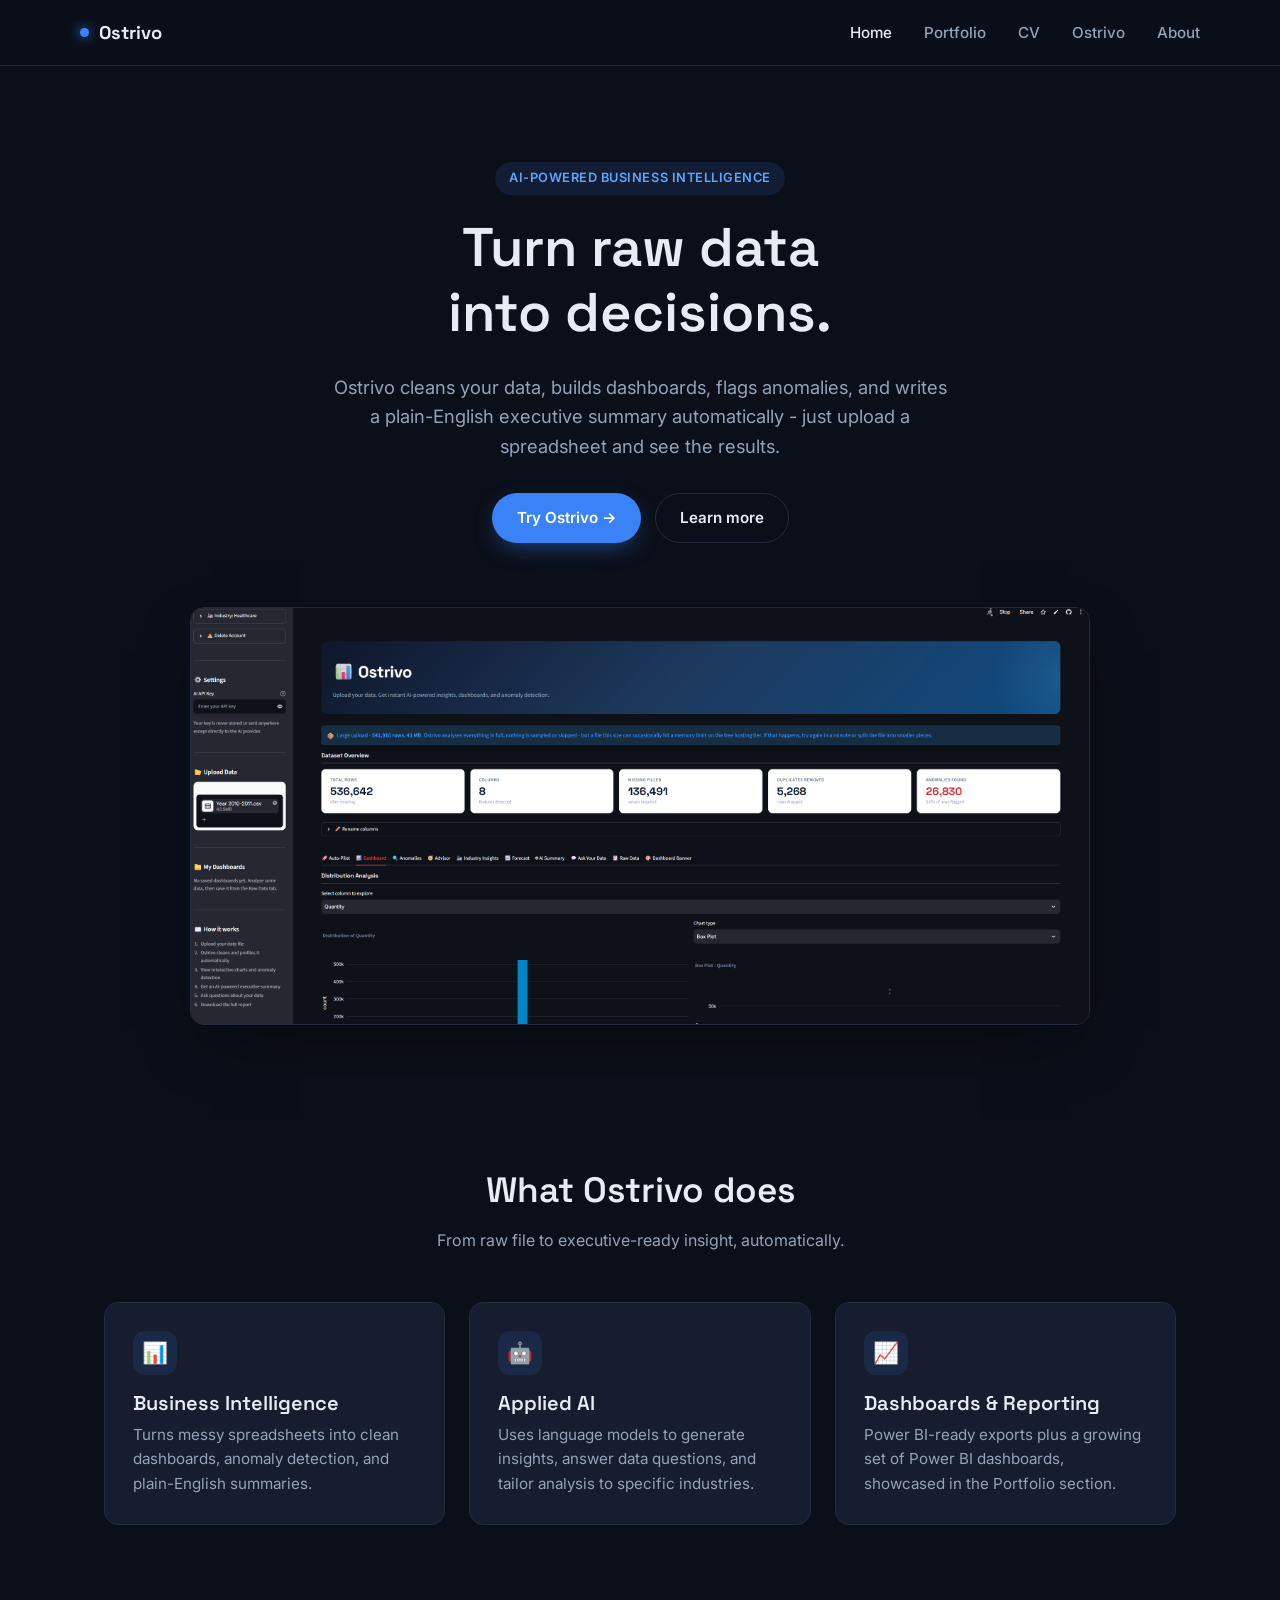
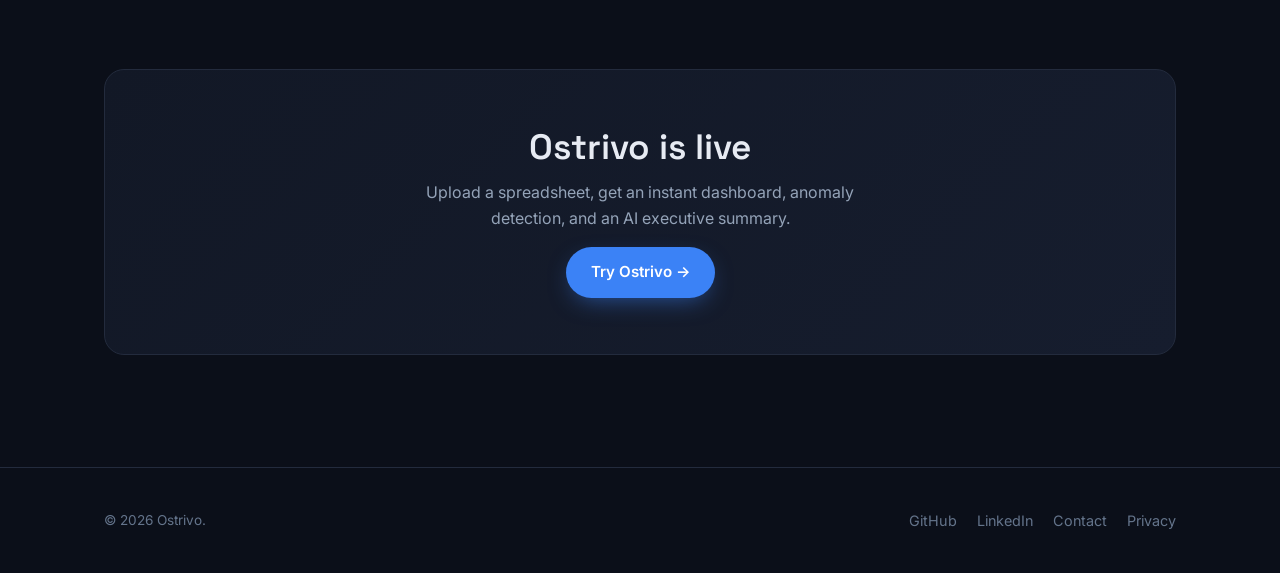
==== commit d34a99e1: "Add CV page and link it from the site navigation Covers experience, selected projects with their lat" ====
--- a/index.html
+++ b/index.html
@@ -18,6 +18,7 @@
         <ul class="nav-links">
             <li><a href="index.html">Home</a></li>
             <li><a href="portfolio.html">Portfolio</a></li>
+            <li><a href="cv.html">CV</a></li>
             <li><a href="ostrivo.html">Ostrivo</a></li>
             <li><a href="about.html">About</a></li>
         </ul>
--- a/css/style.css
+++ b/css/style.css
@@ -473,3 +473,171 @@
 /* ── Utility ─────────────────────────────────────────────────────────────── */
 .text-center { text-align: center; }
 .mt-0 { margin-top: 0; }
+
+/* ── CV page ─────────────────────────────────────────────────────────────── */
+.cv-hero { padding-bottom: 40px; }
+.cv-hero h1 { margin-bottom: 8px; }
+.cv-hero p.lead { margin-bottom: 20px; }
+
+.cv-contact {
+    display: flex;
+    flex-wrap: wrap;
+    justify-content: center;
+    gap: 8px 22px;
+    list-style: none;
+    padding: 0;
+    margin: 0 0 28px;
+    color: var(--text-muted);
+    font-size: 0.95rem;
+}
+
+.cv-body { max-width: 900px; }
+
+.cv-section {
+    padding: 40px 0;
+    border-top: 1px solid var(--border);
+}
+
+.cv-section h2 { font-size: 1.5rem; margin-bottom: 20px; }
+
+.cv-stats {
+    display: grid;
+    grid-template-columns: repeat(auto-fit, minmax(150px, 1fr));
+    gap: 16px;
+    margin-top: 28px;
+}
+
+.cv-stats > div {
+    background: var(--bg-card);
+    border: 1px solid var(--border);
+    border-radius: 12px;
+    padding: 18px;
+}
+
+.cv-stats .stat-value { font-size: 1.7rem; }
+
+.cv-item {
+    position: relative;
+    padding-left: 22px;
+    margin-bottom: 28px;
+    border-left: 2px solid var(--border);
+}
+
+.cv-item::before {
+    content: "";
+    position: absolute;
+    left: -6px;
+    top: 6px;
+    width: 10px;
+    height: 10px;
+    border-radius: 50%;
+    background: var(--accent);
+}
+
+.cv-item:last-child { margin-bottom: 0; }
+
+.cv-item-head {
+    display: flex;
+    justify-content: space-between;
+    align-items: baseline;
+    gap: 6px 16px;
+    flex-wrap: wrap;
+    margin-bottom: 8px;
+}
+
+.cv-item h3 { font-size: 1.1rem; margin: 0; }
+.cv-org { color: var(--text-muted); font-size: 0.95rem; }
+
+.cv-date {
+    color: var(--accent-bright);
+    font-size: 0.85rem;
+    font-weight: 600;
+    white-space: nowrap;
+}
+
+.cv-item ul, .cv-plain {
+    margin: 0;
+    padding-left: 18px;
+    color: var(--text-muted);
+}
+
+.cv-item li, .cv-plain li { margin-bottom: 6px; font-size: 0.95rem; }
+
+.cv-note { font-size: 0.95rem; }
+
+.cv-group {
+    font-size: 0.8rem;
+    letter-spacing: 0.05em;
+    text-transform: uppercase;
+    color: var(--text-faint);
+    margin: 28px 0 14px;
+}
+
+.cv-projects {
+    display: grid;
+    grid-template-columns: repeat(auto-fit, minmax(260px, 1fr));
+    gap: 16px;
+}
+
+.cv-project {
+    background: var(--bg-card);
+    border: 1px solid var(--border);
+    border-radius: 12px;
+    padding: 18px 20px;
+    display: flex;
+    flex-direction: column;
+}
+
+.cv-project h3 { font-size: 1rem; margin-bottom: 8px; }
+.cv-project h3 a { color: var(--text); }
+.cv-project h3 a:hover { color: var(--accent-bright); }
+.cv-project p { font-size: 0.9rem; margin-bottom: 12px; flex-grow: 1; }
+
+.cv-tech { font-size: 0.8rem; color: var(--accent-bright); }
+
+.cv-skills {
+    display: grid;
+    grid-template-columns: repeat(auto-fit, minmax(240px, 1fr));
+    gap: 16px;
+}
+
+.cv-skills > div {
+    background: var(--bg-card);
+    border: 1px solid var(--border);
+    border-radius: 12px;
+    padding: 18px 20px;
+}
+
+.cv-skills h4 { font-size: 0.95rem; margin-bottom: 6px; }
+.cv-skills p { font-size: 0.9rem; margin: 0; }
+
+.cv-two {
+    display: grid;
+    grid-template-columns: 1fr 1fr;
+    gap: 40px;
+}
+
+@media (max-width: 720px) {
+    .cv-two { grid-template-columns: 1fr; gap: 0; }
+    .cv-two > div + div { margin-top: 32px; }
+}
+
+/* Print: a clean black-on-white CV */
+@media print {
+    :root {
+        --bg: #fff; --bg-card: #fff; --bg-elevated: #fff; --border: #d0d5dd;
+        --text: #111; --text-muted: #333; --text-faint: #555;
+        --accent: #1d4ed8; --accent-bright: #1d4ed8; --accent-soft: transparent;
+    }
+    body { font-size: 10.5pt; line-height: 1.4; }
+    .site-header, .site-footer, .cv-actions, .eyebrow, .cv-note { display: none !important; }
+    .cv-hero { padding: 0 0 12px; }
+    .cv-hero h1 { font-size: 22pt; }
+    .cv-section { padding: 14px 0; }
+    .cv-section h2 { font-size: 13pt; margin-bottom: 10px; }
+    .cv-stats { display: none; }
+    .cv-item { margin-bottom: 12px; break-inside: avoid; }
+    .cv-project, .cv-skills > div { padding: 8px 10px; break-inside: avoid; }
+    .cv-projects, .cv-skills { gap: 8px; grid-template-columns: 1fr 1fr; }
+    a { color: inherit; }
+}
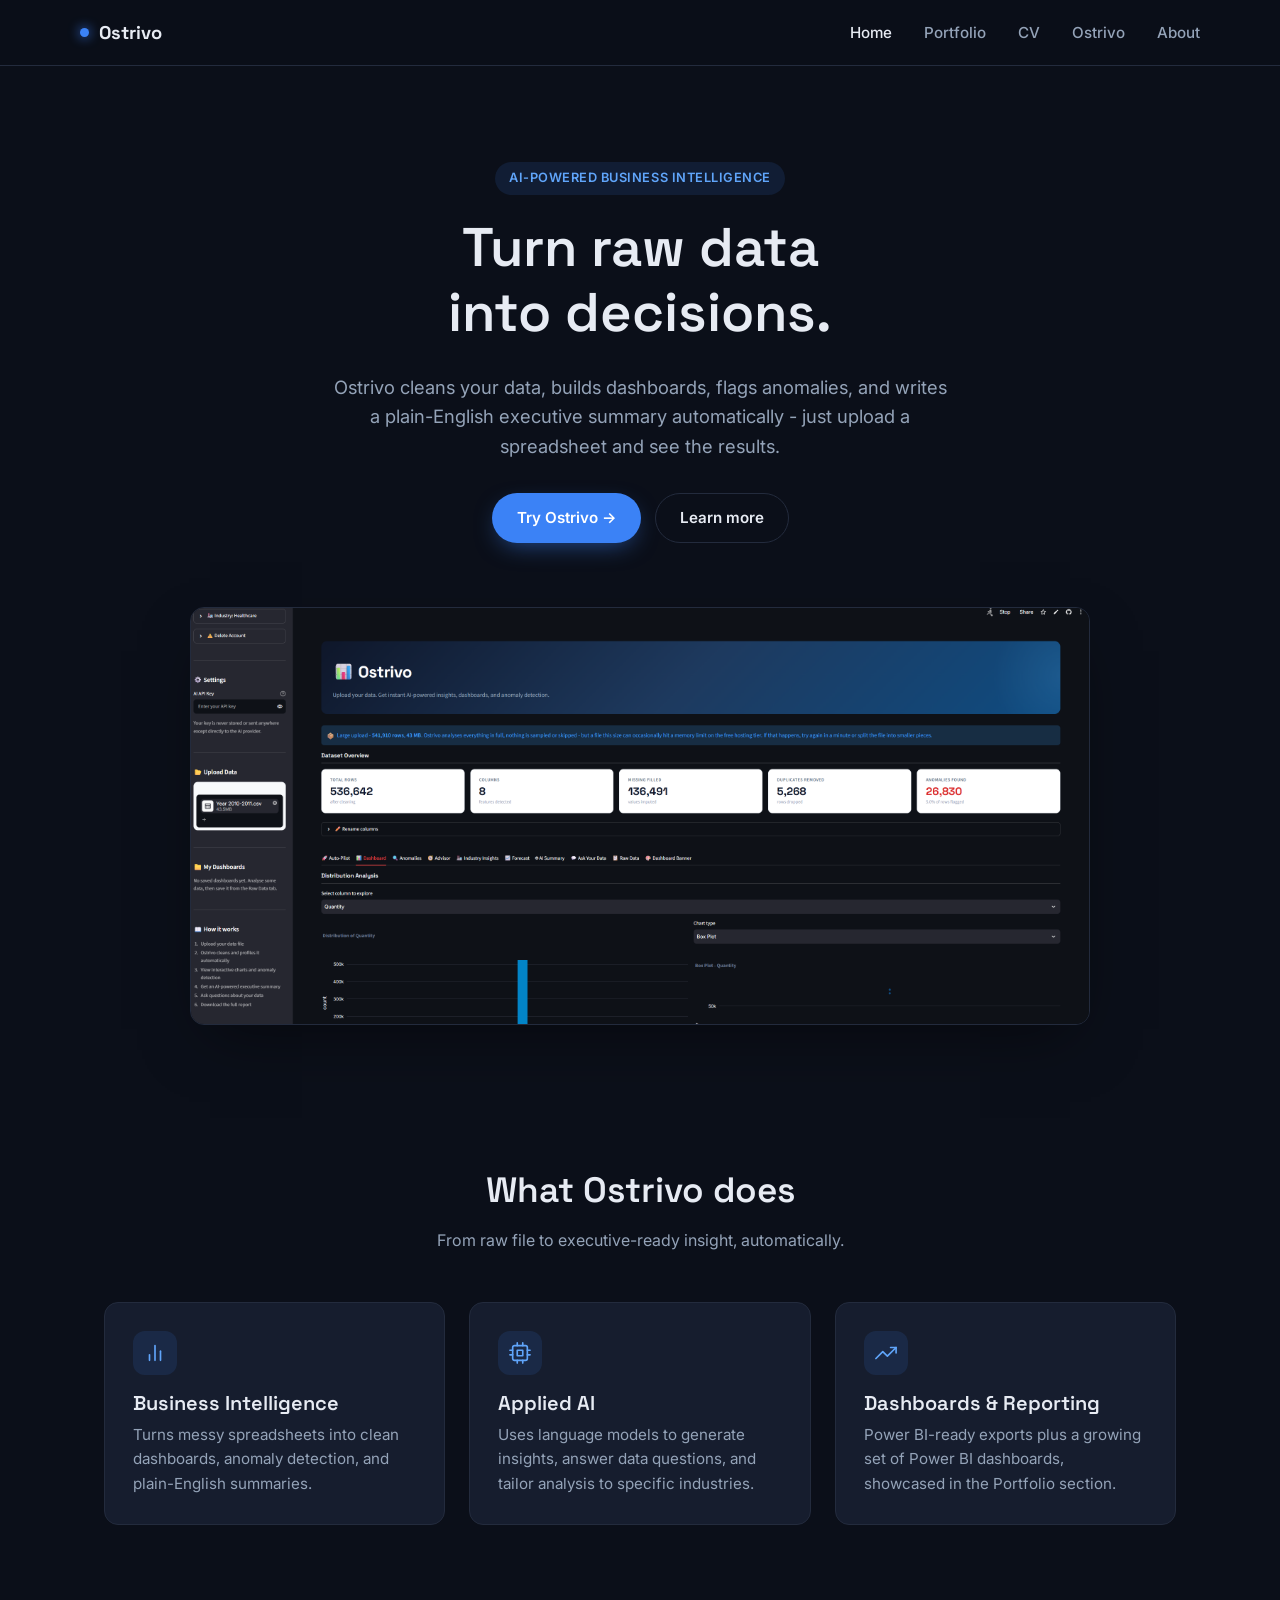
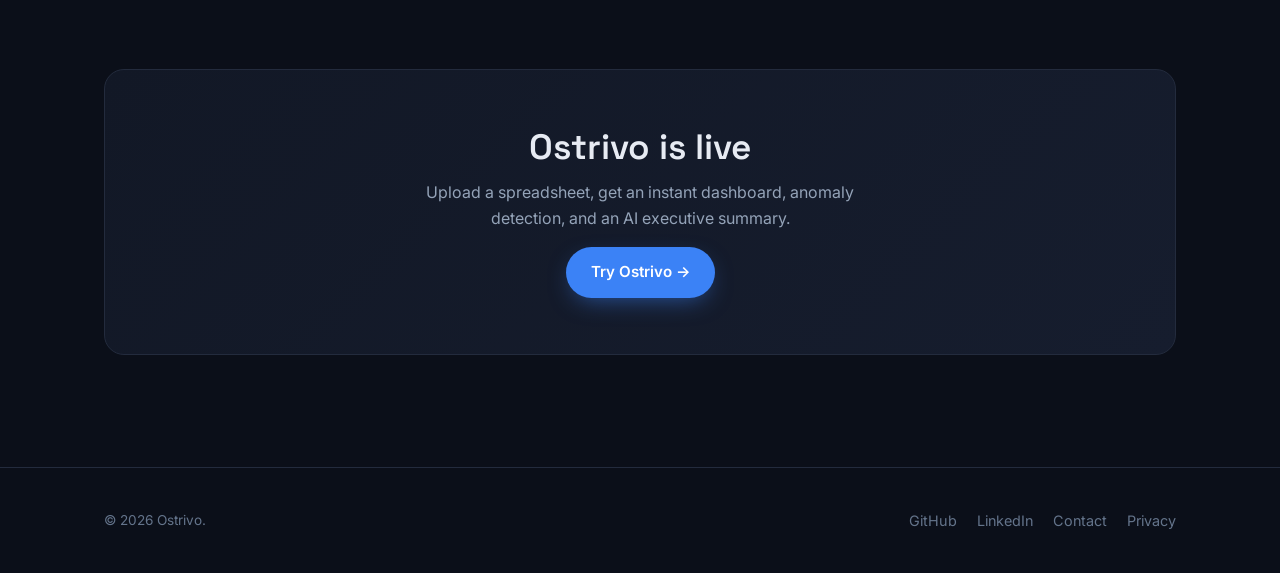
==== commit 4b051d5b: "Add product screenshot, replace emoji icons with line icons, simplify comments" ====
--- a/index.html
+++ b/index.html
@@ -57,17 +57,17 @@
             </div>
             <div class="grid">
                 <div class="card">
-                    <div class="card-icon">📊</div>
+                    <div class="card-icon"><svg viewBox="0 0 24 24" width="22" height="22" fill="none" stroke="currentColor" stroke-width="1.8" stroke-linecap="round" stroke-linejoin="round" aria-hidden="true"><line x1="18" y1="20" x2="18" y2="10"/><line x1="12" y1="20" x2="12" y2="4"/><line x1="6" y1="20" x2="6" y2="14"/></svg></div>
                     <h3>Business Intelligence</h3>
                     <p>Turns messy spreadsheets into clean dashboards, anomaly detection, and plain-English summaries.</p>
                 </div>
                 <div class="card">
-                    <div class="card-icon">🤖</div>
+                    <div class="card-icon"><svg viewBox="0 0 24 24" width="22" height="22" fill="none" stroke="currentColor" stroke-width="1.8" stroke-linecap="round" stroke-linejoin="round" aria-hidden="true"><rect x="4" y="4" width="16" height="16" rx="2"/><rect x="9" y="9" width="6" height="6"/><line x1="9" y1="1" x2="9" y2="4"/><line x1="15" y1="1" x2="15" y2="4"/><line x1="9" y1="20" x2="9" y2="23"/><line x1="15" y1="20" x2="15" y2="23"/><line x1="20" y1="9" x2="23" y2="9"/><line x1="20" y1="14" x2="23" y2="14"/><line x1="1" y1="9" x2="4" y2="9"/><line x1="1" y1="14" x2="4" y2="14"/></svg></div>
                     <h3>Applied AI</h3>
                     <p>Uses language models to generate insights, answer data questions, and tailor analysis to specific industries.</p>
                 </div>
                 <div class="card">
-                    <div class="card-icon">📈</div>
+                    <div class="card-icon"><svg viewBox="0 0 24 24" width="22" height="22" fill="none" stroke="currentColor" stroke-width="1.8" stroke-linecap="round" stroke-linejoin="round" aria-hidden="true"><polyline points="23 6 13.5 15.5 8.5 10.5 1 18"/><polyline points="17 6 23 6 23 12"/></svg></div>
                     <h3>Dashboards & Reporting</h3>
                     <p>Power BI-ready exports plus a growing set of Power BI dashboards, showcased in the Portfolio section.</p>
                 </div>
--- a/css/style.css
+++ b/css/style.css
@@ -1,4 +1,4 @@
-/* ── Design tokens ──────────────────────────────────────────────────────── */
+/* Design tokens */
 :root {
     --bg: #0b0f19;
     --bg-elevated: #121826;
@@ -54,7 +54,7 @@
     padding: 0 24px;
 }
 
-/* ── Nav ─────────────────────────────────────────────────────────────────── */
+/* Nav */
 .site-header {
     position: sticky;
     top: 0;
@@ -141,7 +141,7 @@
     .nav-links a { display: block; padding: 16px 24px; }
 }
 
-/* ── Buttons ─────────────────────────────────────────────────────────────── */
+/* Buttons */
 .btn {
     display: inline-flex;
     align-items: center;
@@ -173,7 +173,7 @@
 
 .btn-secondary:hover { border-color: var(--accent); color: var(--accent-bright); }
 
-/* ── Hero ────────────────────────────────────────────────────────────────── */
+/* Hero */
 .hero {
     padding: 96px 0 72px;
     text-align: center;
@@ -216,7 +216,7 @@
     box-shadow: 0 24px 60px -20px rgba(0, 0, 0, 0.5);
 }
 
-/* ── Sections ────────────────────────────────────────────────────────────── */
+/* Sections */
 section { padding: 72px 0; }
 
 .section-head {
@@ -227,7 +227,7 @@
 
 .section-head p { margin-bottom: 0; }
 
-/* ── Cards grid ──────────────────────────────────────────────────────────── */
+/* Cards grid */
 .grid {
     display: grid;
     grid-template-columns: repeat(auto-fit, minmax(280px, 1fr));
@@ -259,10 +259,12 @@
     margin-bottom: 16px;
 }
 
+.card-icon, .contact-list .contact-icon { color: var(--accent-bright); }
+
 .card h3 { margin-bottom: 8px; }
 .card p { margin-bottom: 0; font-size: 0.95rem; }
 
-/* ── Portfolio image slot ────────────────────────────────────────────────── */
+/* Portfolio image slot */
 .image-slot {
     aspect-ratio: 16 / 10;
     border-radius: var(--radius) var(--radius) 0 0;
@@ -281,7 +283,7 @@
 
 .image-slot .icon { font-size: 1.8rem; opacity: 0.6; }
 
-/* ── Tag / badge ─────────────────────────────────────────────────────────── */
+/* Tag / badge */
 .tag {
     display: inline-block;
     padding: 4px 10px;
@@ -298,7 +300,7 @@
     color: var(--text-faint);
 }
 
-/* ── Filter tabs (portfolio page) ───────────────────────────────────────── */
+/* Filter tabs (portfolio page) */
 .filter-bar {
     display: flex;
     gap: 10px;
@@ -333,7 +335,7 @@
     padding: 48px 0;
 }
 
-/* ── Stats row ───────────────────────────────────────────────────────────── */
+/* Stats row */
 .stats-row {
     display: grid;
     grid-template-columns: repeat(auto-fit, minmax(160px, 1fr));
@@ -350,7 +352,7 @@
 
 .stat-label { color: var(--text-faint); font-size: 0.9rem; }
 
-/* ── Two-column layout ───────────────────────────────────────────────────── */
+/* Two-column layout */
 .split {
     display: grid;
     grid-template-columns: 1.1fr 0.9fr;
@@ -362,7 +364,7 @@
     .split { grid-template-columns: 1fr; gap: 32px; }
 }
 
-/* ── Contact / about specifics ───────────────────────────────────────────── */
+/* Contact / about specifics */
 .avatar-slot {
     width: 220px;
     height: 220px;
@@ -430,7 +432,7 @@
 
 .contact-list a { color: var(--text); font-weight: 500; }
 
-/* ── CTA banner ──────────────────────────────────────────────────────────── */
+/* CTA banner */
 .cta-banner {
     background: linear-gradient(135deg, var(--bg-elevated), var(--bg-card));
     border: 1px solid var(--border);
@@ -442,7 +444,7 @@
 .cta-banner h2 { margin-bottom: 12px; }
 .cta-banner p { max-width: 480px; margin-left: auto; margin-right: auto; }
 
-/* ── Footer ──────────────────────────────────────────────────────────────── */
+/* Footer */
 .site-footer {
     border-top: 1px solid var(--border);
     padding: 40px 0;
@@ -470,174 +472,18 @@
 
 .footer-note { color: var(--text-faint); font-size: 0.85rem; }
 
-/* ── Utility ─────────────────────────────────────────────────────────────── */
+/* Utility */
 .text-center { text-align: center; }
 .mt-0 { margin-top: 0; }
 
-/* ── CV page ─────────────────────────────────────────────────────────────── */
-.cv-hero { padding-bottom: 40px; }
-.cv-hero h1 { margin-bottom: 8px; }
-.cv-hero p.lead { margin-bottom: 20px; }
-
-.cv-contact {
-    display: flex;
-    flex-wrap: wrap;
-    justify-content: center;
-    gap: 8px 22px;
-    list-style: none;
-    padding: 0;
-    margin: 0 0 28px;
-    color: var(--text-muted);
-    font-size: 0.95rem;
-}
-
-.cv-body { max-width: 900px; }
-
-.cv-section {
-    padding: 40px 0;
-    border-top: 1px solid var(--border);
-}
-
-.cv-section h2 { font-size: 1.5rem; margin-bottom: 20px; }
-
-.cv-stats {
-    display: grid;
-    grid-template-columns: repeat(auto-fit, minmax(150px, 1fr));
-    gap: 16px;
-    margin-top: 28px;
-}
-
-.cv-stats > div {
+/* Product screenshot and single-column text sections */
+.product-shot {
+    margin: 40px 0 0;
+    border: 1px solid var(--border);
+    border-radius: var(--radius);
+    overflow: hidden;
     background: var(--bg-card);
-    border: 1px solid var(--border);
-    border-radius: 12px;
-    padding: 18px;
-}
-
-.cv-stats .stat-value { font-size: 1.7rem; }
-
-.cv-item {
-    position: relative;
-    padding-left: 22px;
-    margin-bottom: 28px;
-    border-left: 2px solid var(--border);
-}
-
-.cv-item::before {
-    content: "";
-    position: absolute;
-    left: -6px;
-    top: 6px;
-    width: 10px;
-    height: 10px;
-    border-radius: 50%;
-    background: var(--accent);
-}
-
-.cv-item:last-child { margin-bottom: 0; }
-
-.cv-item-head {
-    display: flex;
-    justify-content: space-between;
-    align-items: baseline;
-    gap: 6px 16px;
-    flex-wrap: wrap;
-    margin-bottom: 8px;
-}
-
-.cv-item h3 { font-size: 1.1rem; margin: 0; }
-.cv-org { color: var(--text-muted); font-size: 0.95rem; }
-
-.cv-date {
-    color: var(--accent-bright);
-    font-size: 0.85rem;
-    font-weight: 600;
-    white-space: nowrap;
-}
-
-.cv-item ul, .cv-plain {
-    margin: 0;
-    padding-left: 18px;
-    color: var(--text-muted);
-}
-
-.cv-item li, .cv-plain li { margin-bottom: 6px; font-size: 0.95rem; }
-
-.cv-note { font-size: 0.95rem; }
-
-.cv-group {
-    font-size: 0.8rem;
-    letter-spacing: 0.05em;
-    text-transform: uppercase;
-    color: var(--text-faint);
-    margin: 28px 0 14px;
-}
-
-.cv-projects {
-    display: grid;
-    grid-template-columns: repeat(auto-fit, minmax(260px, 1fr));
-    gap: 16px;
-}
-
-.cv-project {
-    background: var(--bg-card);
-    border: 1px solid var(--border);
-    border-radius: 12px;
-    padding: 18px 20px;
-    display: flex;
-    flex-direction: column;
-}
-
-.cv-project h3 { font-size: 1rem; margin-bottom: 8px; }
-.cv-project h3 a { color: var(--text); }
-.cv-project h3 a:hover { color: var(--accent-bright); }
-.cv-project p { font-size: 0.9rem; margin-bottom: 12px; flex-grow: 1; }
-
-.cv-tech { font-size: 0.8rem; color: var(--accent-bright); }
-
-.cv-skills {
-    display: grid;
-    grid-template-columns: repeat(auto-fit, minmax(240px, 1fr));
-    gap: 16px;
-}
-
-.cv-skills > div {
-    background: var(--bg-card);
-    border: 1px solid var(--border);
-    border-radius: 12px;
-    padding: 18px 20px;
-}
-
-.cv-skills h4 { font-size: 0.95rem; margin-bottom: 6px; }
-.cv-skills p { font-size: 0.9rem; margin: 0; }
-
-.cv-two {
-    display: grid;
-    grid-template-columns: 1fr 1fr;
-    gap: 40px;
-}
-
-@media (max-width: 720px) {
-    .cv-two { grid-template-columns: 1fr; gap: 0; }
-    .cv-two > div + div { margin-top: 32px; }
-}
-
-/* Print: a clean black-on-white CV */
-@media print {
-    :root {
-        --bg: #fff; --bg-card: #fff; --bg-elevated: #fff; --border: #d0d5dd;
-        --text: #111; --text-muted: #333; --text-faint: #555;
-        --accent: #1d4ed8; --accent-bright: #1d4ed8; --accent-soft: transparent;
-    }
-    body { font-size: 10.5pt; line-height: 1.4; }
-    .site-header, .site-footer, .cv-actions, .eyebrow, .cv-note { display: none !important; }
-    .cv-hero { padding: 0 0 12px; }
-    .cv-hero h1 { font-size: 22pt; }
-    .cv-section { padding: 14px 0; }
-    .cv-section h2 { font-size: 13pt; margin-bottom: 10px; }
-    .cv-stats { display: none; }
-    .cv-item { margin-bottom: 12px; break-inside: avoid; }
-    .cv-project, .cv-skills > div { padding: 8px 10px; break-inside: avoid; }
-    .cv-projects, .cv-skills { gap: 8px; grid-template-columns: 1fr 1fr; }
-    a { color: inherit; }
-}
+    box-shadow: 0 24px 60px rgba(0, 0, 0, 0.35);
+}
+.product-shot img { display: block; width: 100%; height: auto; }
+.prose-block { max-width: 760px; margin: 0 auto; }
